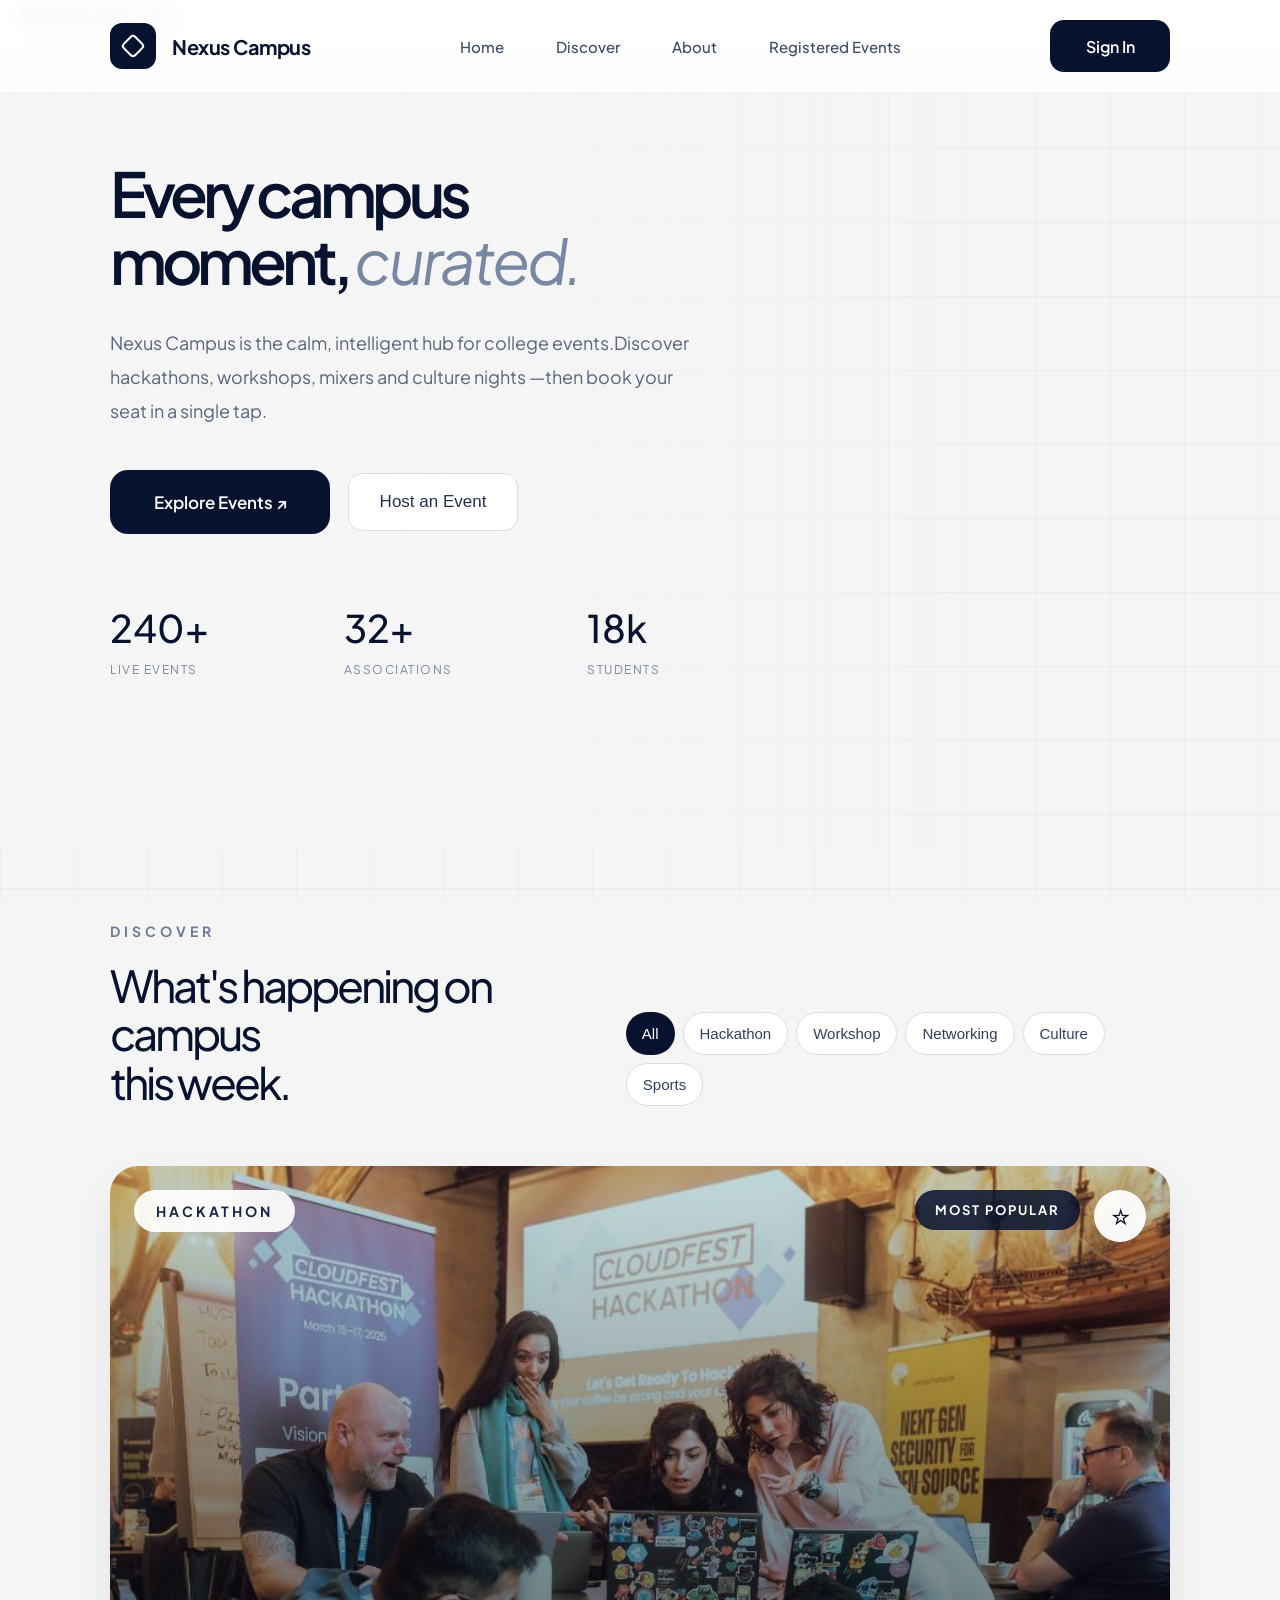
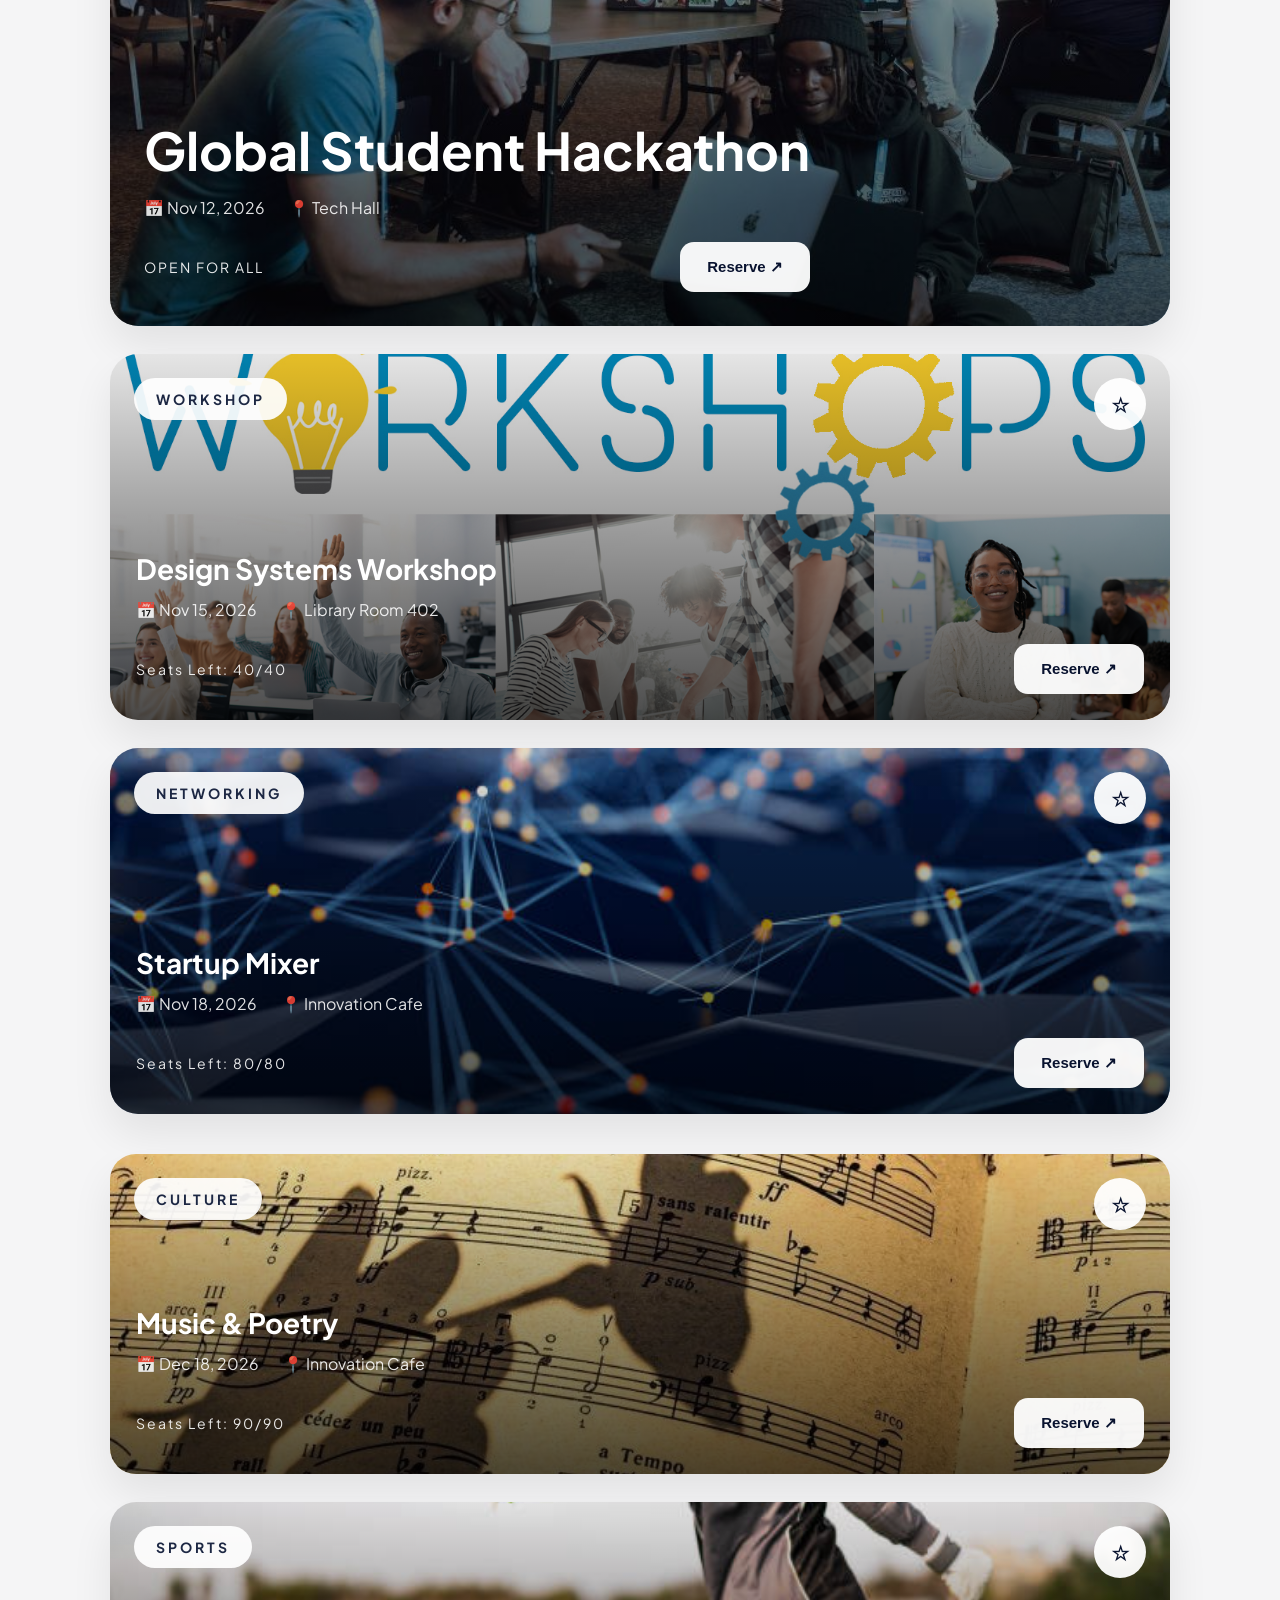
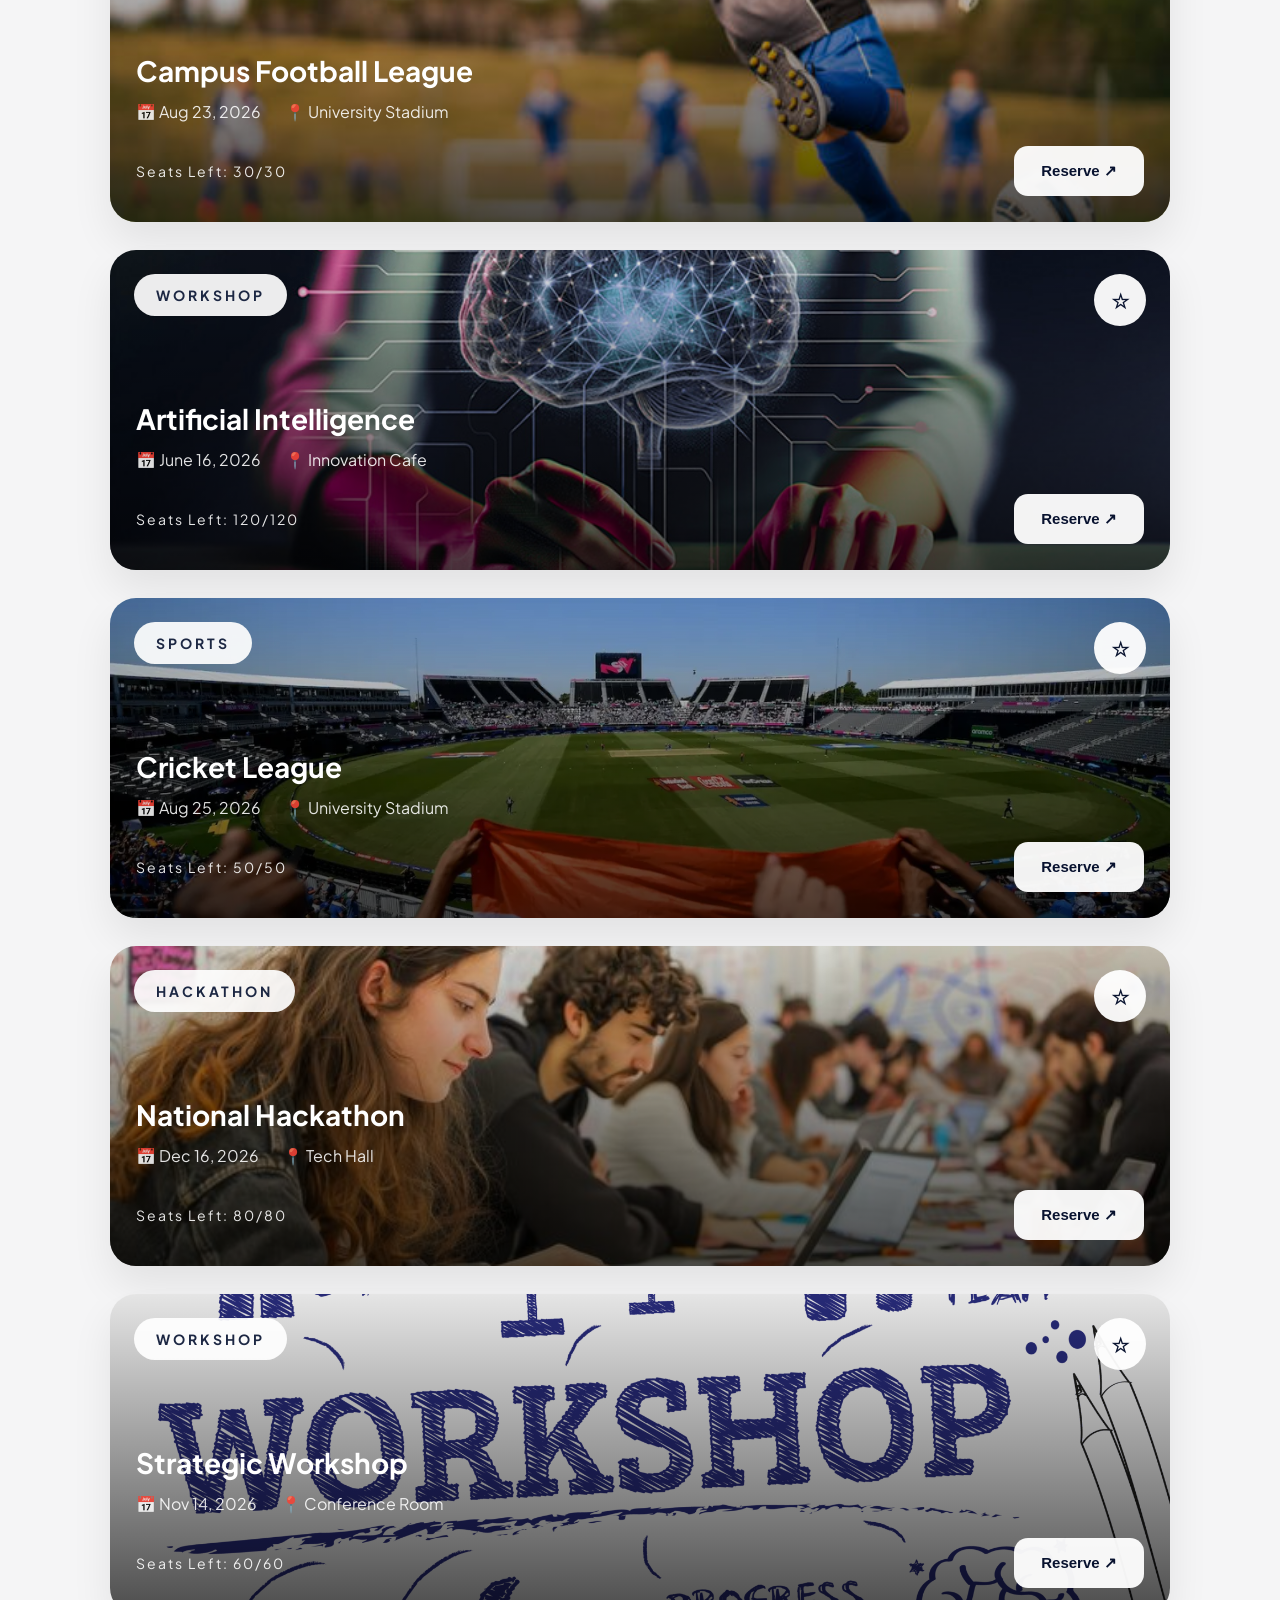
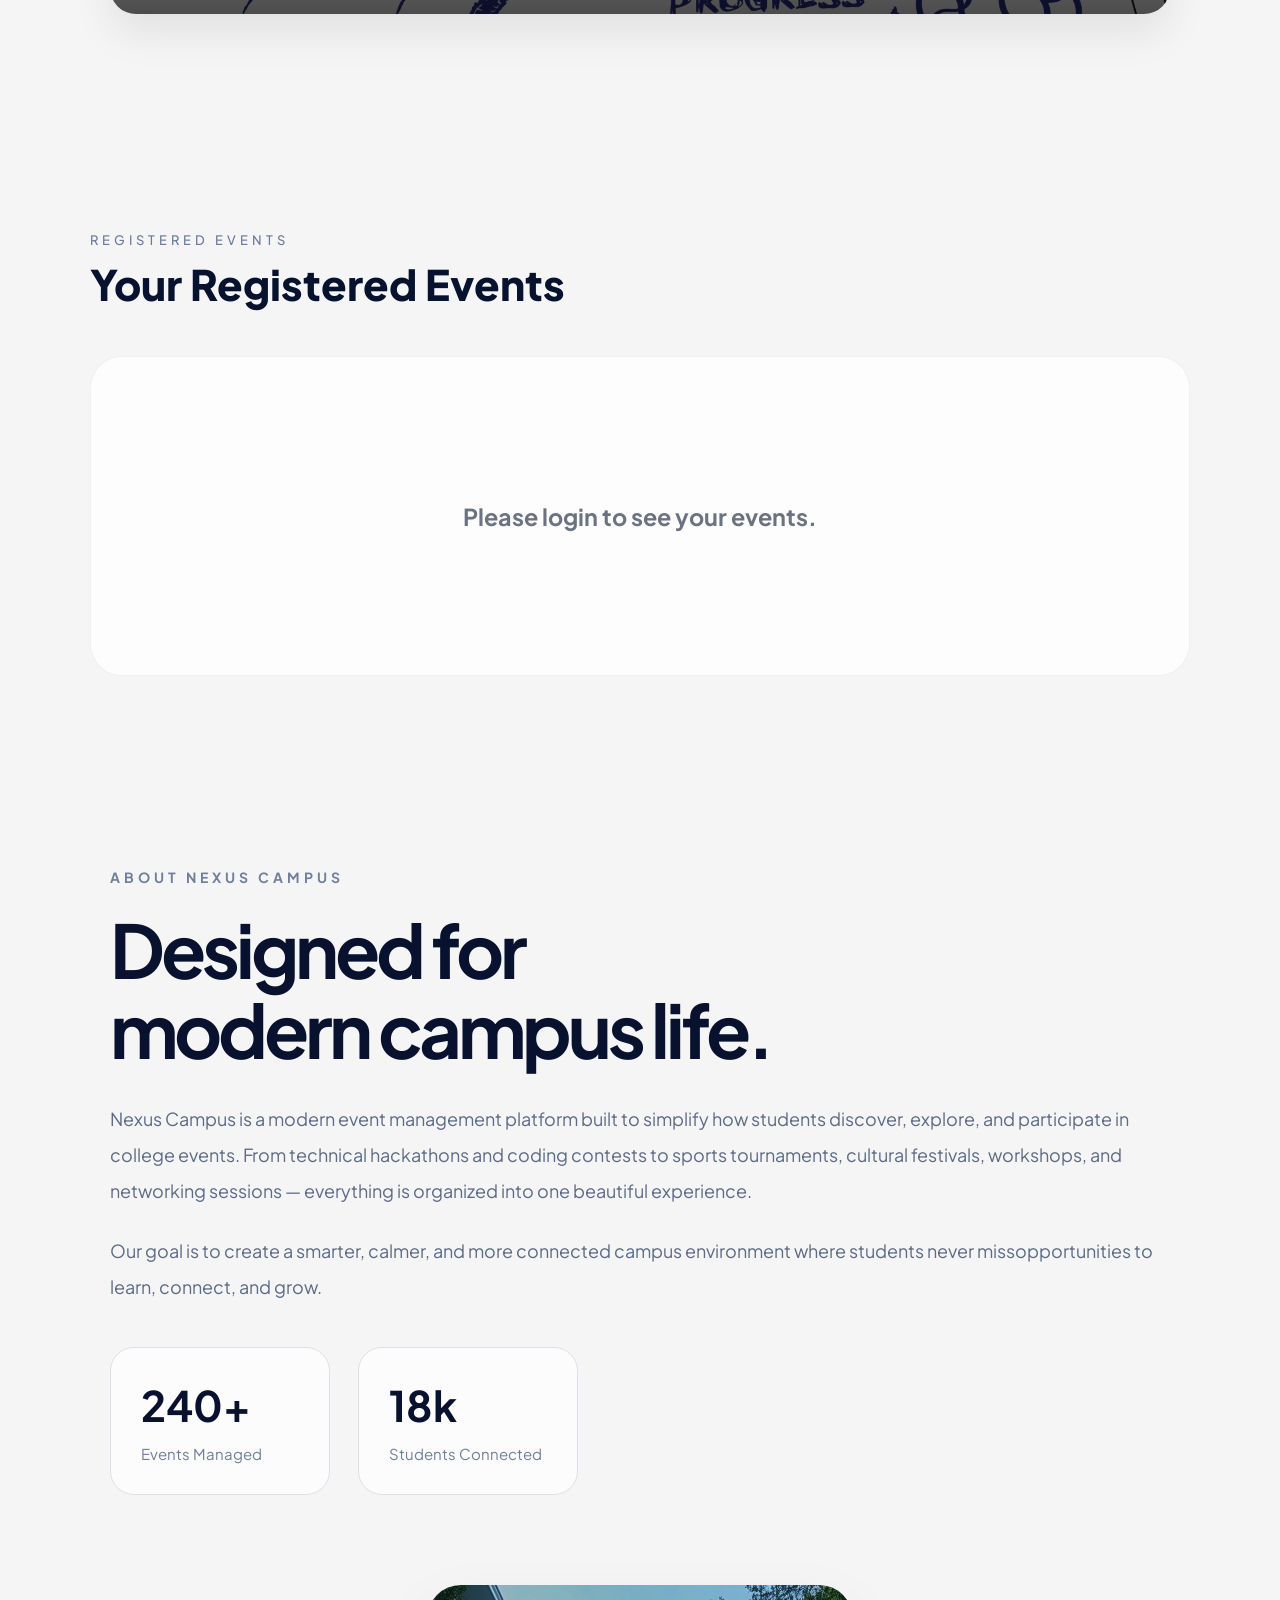
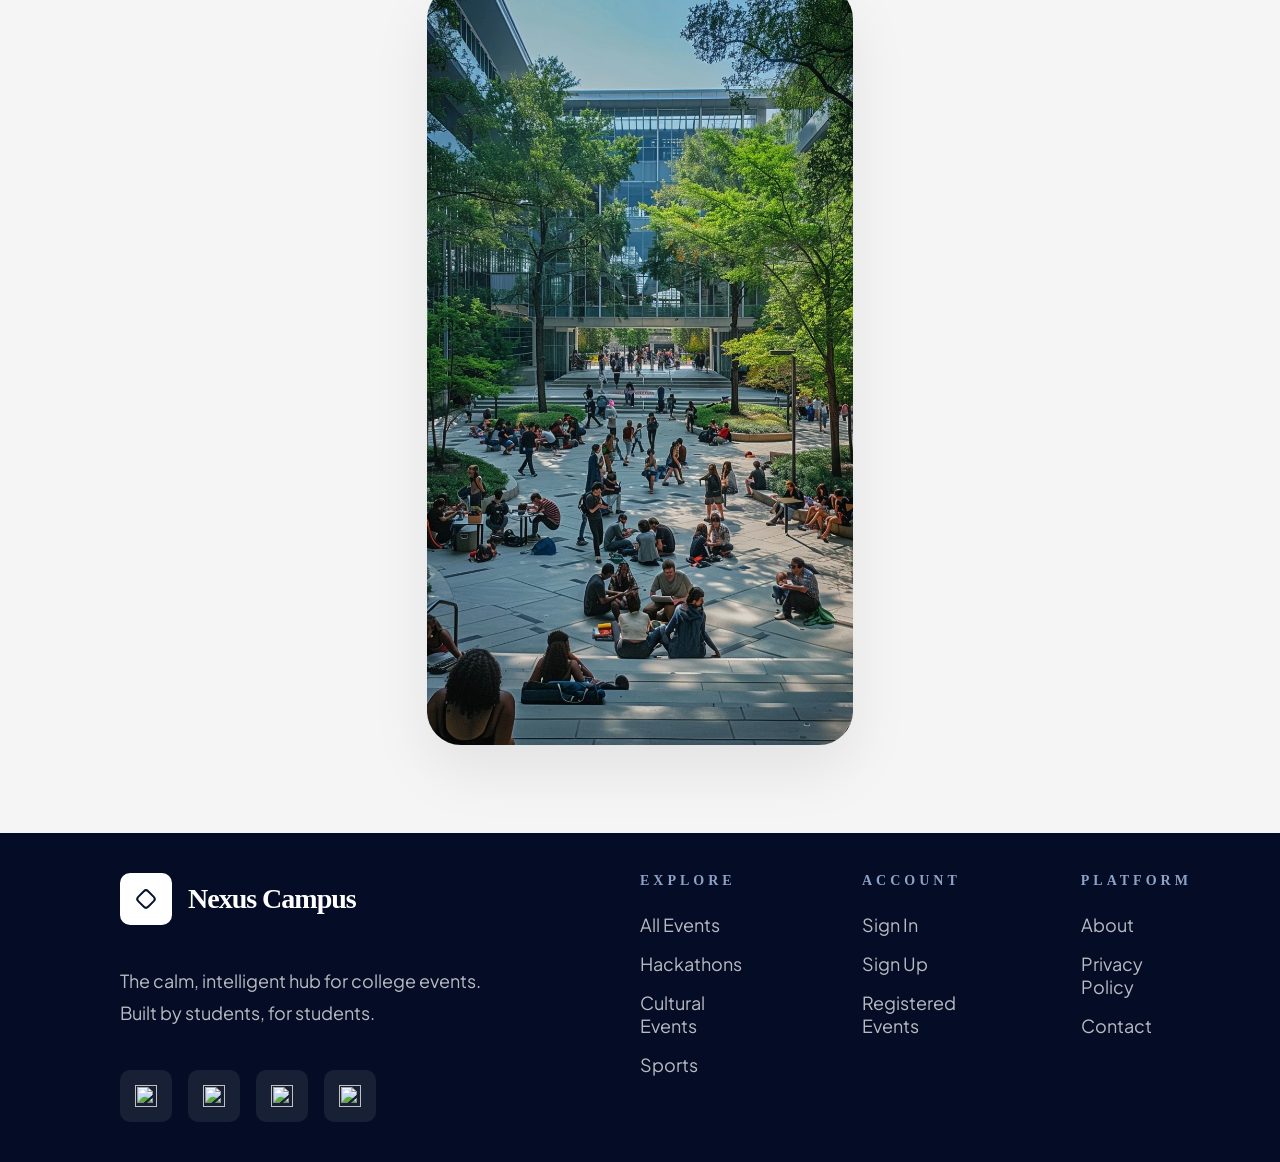
==== index.html @ f5863572 "Initial commit" ====
<!DOCTYPE html>
<html lang="en">

<head>
    <meta charset="UTF-8">
    <meta name="viewport" content="width=device-width, initial-scale=1.0">
    <title>College Event Manager</title>
    <link rel="preconnect" href="https://fonts.googleapis.com">
    <link rel="preconnect" href="https://fonts.gstatic.com" crossorigin>
    <link href="https://fonts.googleapis.com/css2?family=Plus+Jakarta+Sans:wght@300;400;500;600;700;800&display=swap"
        rel="stylesheet">
    <link rel="icon" type="image/jpg" href="imgs/logo.jpg">
    <link rel="stylesheet" href="css/01_style.css">
    <link rel="stylesheet" href="css/02_discover.css">
    <link rel="stylesheet" href="css/03_registered.css">
    <link rel="stylesheet" href="css/04_about.css">
    <link rel="stylesheet" href="css/05_footer.css">
    <link rel="stylesheet" href="css/addEvent.css">
    <link rel="stylesheet" href="css/filter_size.css">
    <link rel="stylesheet" href="css/event_details.css">
    <link rel="stylesheet" href="css/dashboard.css">
    <link rel="stylesheet" href="css/toast.css">
</head>

<body>
    <div class="grid-bg" id="gridBg"></div>
    <header class="navbar">
        <div class="logo-section">
            <div class="logo-box">
                <div class="logo-shape"></div>
            </div>
            <h2>Nexus Campus</h2>
        </div>
        <nav class="nav-links">
            <a href="#home">Home</a>
            <a href="#discover">Discover</a>
            <a href="#about">About</a>
            <a href="#registeredSection">Registered Events</a>
        </nav>
        <div class="nav-buttons" id="navButtons">
            <a href="signin.html" class="sign-in-link">Sign In</a>
            <div class="hamburger" id="hamburger">☰</div>
        </div>
    </header>

    <div class="mobile-menu" id="mobileMenu">

        <a href="#home">Home</a>

        <a href="#discover">Discover</a>

        <a href="#about">About</a>

        <a href="#registeredSection">
            Registered Events
        </a>

    </div>

    <section class="hero" id="home">
        <div class="hero-left">
            <h1>Every campus <br> moment, <span>curated.</span> </h1>

            <p>Nexus Campus is the calm, intelligent hub for college events.Discover hackathons, workshops, mixers and
                culture nights —then book your seat in a single tap.</p>

            <div class="hero-buttons">
                <a href="#discover" class="hero-btn">Explore Events ↗</a>
                <button class="host-btn">Host an Event</button>
            </div>

            <div class="stats">
                <div class="stat-box">
                    <h2>240+</h2>
                    <span>LIVE EVENTS</span>
                </div>
                <div class="stat-box">
                    <h2>32+</h2>
                    <span>ASSOCIATIONS</span>
                </div>
                <div class="stat-box">
                    <h2>18k</h2>
                    <span>STUDENTS</span>
                </div>
            </div>
        </div>

        <div class="hero-right">
            <div class="image-card">
                <img id="heroSlider" src="imgs/uni.jpg" alt="Campus">
            </div>
        </div>
    </section>

    <!-- DISCOVER SECTION -->

    <section class="discover-section" id="discover">

        <div class="discover-top">
            <div class="discover-left">
                <span class="discover-tag">DISCOVER</span>
                <h2> What's happening on campus <br>this week.</h2>
            </div>

            <div class="discover-filters">
                <button class="filter-btn active-filter" data-filter="all">All</button>
                <button class="filter-btn" data-filter="hackathon">Hackathon</button>
                <button class="filter-btn" data-filter="workshop">Workshop</button>
                <button class="filter-btn" data-filter="networking">Networking</button>
                <button class="filter-btn" data-filter="culture">Culture</button>
                <button class="filter-btn" data-filter="sports">Sports</button>
            </div>
        </div>

        <div class="events-grid">
            <div class="event-large-card" data-category="hackathon" onclick='openDetailsModal({
                category:"hackathon",
                title:"Global Student Hackathon",
                description:"Join us for the ultimate coding challenge! Participate in our global student hackathon and showcase your innovative solutions to real-world problems. Collaborate with fellow students, learn from industry mentors, and compete for exciting prizes. Whether you are a coding novice or a seasoned developer, this event is open to all skill levels. Dont miss this opportunity to connect, create, and innovate on a global stage!",
                date:"Nov 12, 2026",
                location:"Tech Hall",
                totalSeats:999,
                availableSeats:999,
                image:"imgs/hackathon1.jpg"
            })'>
                <img src="imgs/hackathon1.jpg" alt="">
                <div class="overlay"></div>
                <div class="event-badge">HACKATHON</div>
                <div class="popular-badge">MOST POPULAR</div>
                <div class="bookmark-btn">☆</div>
                <div class="event-content">
                    <h3>Global Student Hackathon</h3>
                    <div class="event-meta">
                        <span>📅 Nov 12, 2026</span>
                        <span>📍 Tech Hall</span>
                    </div>
                    <div class="card-bottom">
                        <p>OPEN FOR ALL</p>
                        <button onclick='event.stopPropagation();openRegisterModal({ category:"hackathon",
                            title:"Global Student Hackathon", date:"Nov 12, 2026",
                            location:"Tech Hall", seats:"FOR ALL",
                            image:"imgs/hackathon1.jpeg"
                            })'> Reserve ↗
                        </button>
                    </div>
                </div>
            </div>

            <div class="right-events-column">
                <div class="small-event-card" data-category="workshop" onclick='openDetailsModal({
                category:"workshop",
                title:"Design Systems Workshop",
                description:"Join us for an immersive workshop on design systems, where you will learn how to create cohesive and scalable          design frameworks that enhance user experience and streamline development processes.",
                date:"Nov 15, 2026",
                location:"Library Room 402",
                totalSeats:40,
                availableSeats:40,
                image:"imgs/workshop1.jpg"
                })'>
                    <img src="imgs/workshop1.jpg" alt="">
                    <div class="overlay"></div>
                    <div class="event-badge">WORKSHOP</div>
                    <div class="bookmark-btn">☆</div>
                    <div class="small-event-content">
                        <h3>Design Systems Workshop</h3>
                        <div class="event-meta">
                            <span>📅 Nov 15, 2026</span>
                            <span>📍 Library Room 402</span>
                        </div>
                        <div class="card-bottom">
                            <!-- <p id="designSeats">40 SEATS</p> -->
                            <p id="designSeats"></p>
                            <button onclick='event.stopPropagation();openRegisterModal({ category:"workshop",
                                title:"Design Systems Workshop", date:"Nov 15, 2026",
                                location:"Library Room 402",totalSeats: 40,availableSeats: 40,
                                image:"imgs/workshop1.jpg"
                                })'> Reserve ↗
                            </button>
                        </div>
                    </div>
                </div>

                <div class="small-event-card" data-category="networking" onclick='openDetailsModal({
                category:"networking",
                title:"Startup Mixer",
                description:"Connect with fellow entrepreneurs, investors, and industry professionals at our networking event. Share your ideas, build valuable connections, and explore new opportunities for collaboration and growth.",
                date:"Nov 18, 2026",
                location:"Innovation Cafe",
                totalSeats:80,
                availableSeats:80,
                image:"imgs/networks1.jpg"
                })'>
                    <img src="imgs/networks1.jpg" alt="">
                    <div class="overlay"></div>
                    <div class="event-badge">NETWORKING</div>
                    <div class="bookmark-btn">☆</div>
                    <div class="small-event-content">
                        <h3>Startup Mixer</h3>
                        <div class="event-meta">
                            <span>📅 Nov 18, 2026</span>
                            <span>📍 Innovation Cafe</span>
                        </div>
                        <div class="card-bottom">
                            <p id="startupSeats"></p>
                            <button onclick='event.stopPropagation();openRegisterModal({ category:"networking",
                                title:"Startup Mixer", date:"Nov 18, 2026",
                                location:"Innovation Cafe", totalSeats: 80, availableSeats: 80,
                                image:"imgs/networks1.jpg"
                                })'> Reserve ↗
                            </button>
                        </div>
                    </div>
                </div>
            </div>
        </div>
        <div class="bottom-events" id="bottomEvents"></div>
        <div class="dynamic-events" id="dynamicEvents"></div>
    </section>

    <!-- REGISTERED EVENTS SECTION -->
    <section class="registered-section" id="registeredSection">
        <div class="section-heading">
            <span>REGISTERED EVENTS</span>
            <h2>Your Registered Events</h2>
        </div>
        <div class="registered-events" id="registeredEvents">
        </div>
    </section>

    <!-- ABOUT SECTION -->
    <section class="about-section" id="about">
        <div class="about-left">
            <span class="about-tag">ABOUT NEXUS CAMPUS</span>
            <h2>Designed for <br>modern campus life.</h2>

            <p>Nexus Campus is a modern event management platform built to simplify how students discover, explore, and
                participate in college events. From technical hackathons and coding contests to sports tournaments,
                cultural festivals, workshops, and networking sessions — everything is organized into one beautiful
                experience.</p>

            <p>Our goal is to create a smarter, calmer, and more connected campus environment where students never
                missopportunities to learn, connect, and grow.</p>

            <div class="about-features">
                <div class="feature-box">
                    <h3>240+</h3>
                    <span>Events Managed</span>
                </div>
                <div class="feature-box">
                    <h3>18k</h3>
                    <span>Students Connected</span>
                </div>
            </div>
        </div>

        <div class="about-right">
            <img src="imgs/campus.webp" alt="Nexus Campus">
        </div>
    </section>

    <!-- FOOTER SECTION -->
    <footer class="footer">
        <div class="footer-left">
            <div class="footer-logo">
                <div class="footer-logo-box">
                    <div class="footer-logo-shape"></div>
                </div>
                <h2>Nexus Campus</h2>
            </div>

            <p>The calm, intelligent hub for college events.<br>Built by students, for students.</p>

            <div class="footer-socials">
                <a href="#"><img src="https://cdn-icons-png.flaticon.com/512/733/733579.png" alt=""></a>
                <a href="#"><img src="https://cdn-icons-png.flaticon.com/512/2111/2111463.png" alt=""></a>
                <a href="#"><img src="https://cdn-icons-png.flaticon.com/512/174/174857.png" alt=""></a>
                <a href="#"><img src="https://cdn-icons-png.flaticon.com/512/25/25231.png" alt=""></a>
            </div>
        </div>

        <div class="footer-right">
            <div class="footer-column">
                <span>EXPLORE</span>
                <a href="#discover">All Events</a>
                <a href="#discover">Hackathons</a>
                <a href="#discover">Cultural Events</a>
                <a href="#discover">Sports</a>
            </div>
            <div class="footer-column">
                <span>ACCOUNT</span>
                <a href="signin.html">Sign In</a>
                <a href="signin.html">Sign Up</a>
                <a href="#registeredSection">Registered Events</a>
            </div>
            <div class="footer-column">
                <span>PLATFORM</span>
                <a href="#about">About</a>
                <a href="#">Privacy Policy</a>
                <a href="#footer">Contact</a>
            </div>
        </div>
    </footer>

    <!-- EVENT ADD FORM -->
    <div class="event-modal" id="eventModal">
        <div class="event-modal-box">
            <div class="modal-top">
                <h2>Add New Event</h2>
                <button id="closeModal">✕</button>
            </div>
            <form id="eventForm">
                <input type="text" id="eventTitle" placeholder="Event Title" required>
                <select id="eventCategory" required>
                    <option value="">Select Category</option>
                    <option>Hackathon</option>
                    <option>Workshop</option>
                    <option>Sports</option>
                    <option>Culture</option>
                    <option>Networking</option>
                </select>
                <input type="date" id="eventDate" placeholder="Date" required>
                <textarea id="eventDescription" placeholder="Event Description" required></textarea>
                <input type="text" id="eventLocation" placeholder="Location" required>
                <input type="text" id="eventSeats" placeholder="Seats" required>
                <input type="text" id="eventImage" placeholder="Image URL" required>
                <button type="submit">Publish Event</button>
            </form>
        </div>
    </div>

    <!-- REGISTER YOURSELF FOR AN EVENT  -->
    <div class="register-modal" id="registerModal">
        <div class="register-box">
            <button class="close-register" id="closeRegisterModal">✕</button>
            <h2>Event Registration</h2>
            <form id="registerForm">
                <input type="text" id="studentName" placeholder="Your Name" required>
                <input type="email" id="studentEmail" placeholder="Your Email" required>
                <input type="text" id="studentDepartment" placeholder="Department" required>
                <button type="submit">Confirm Registration</button>
            </form>
        </div>
    </div>

    <!-- EVENT DETAILS MODAL -->

    <div class="event-details-modal" id="eventDetailsModal">
        <div class="event-details-box">
            <span id="closeDetailsModal">&times;</span>
            <img id="detailImage" src="" alt="">
            <h2 id="detailTitle"></h2>
            <p id="detailDescription"></p>
            <div class="detail-info">
                <p>📅 <span id="detailDate"></span></p>
                <p>📍 <span id="detailLocation"></span></p>
                <p>🎟 Seats Left:
                    <span id="detailSeats"></span>
                </p>
            </div>
            <button id="detailRegisterBtn">
                Register Now
            </button>
        </div>
    </div>

    <!-- Dashboard Admin -->
    <div class="dashboard-modal" id="dashboardModal">

        <div class="dashboard-box">

            <div class="dashboard-header">

                <h2>Admin Dashboard</h2>

                <button id="closeDashboard" class="dashboard-close">×</button>

            </div>

            <div class="dashboard-stats">

                <div class="dashboard-card">
                    <h3 id="totalEvents">0</h3>
                    <span>Total Events</span>
                </div>

                <div class="dashboard-card">
                    <h3 id="totalRegistrations">0</h3>
                    <span>Registrations</span>
                </div>

                <div class="dashboard-card">
                    <h3 id="upcomingEvents">0</h3>
                    <span>Upcoming Events</span>
                </div>

            </div>

            <div id="dashboardEventList"></div>
        </div>
    </div>
    <div id="toastContainer"></div>
    <script src="js/toast.js"></script>
    <script src="js/script.js"></script>
    <script src="js/script2.js"></script>
    <script src="js/register.js"></script>
    <script src="js/auth.js"></script>
    <script src="js/dashboard.js"></script>
</body>

</html>
---- css/01_style.css ----
* {
    margin: 0;
    padding: 0;
    box-sizing: border-box;
}

html {
    scroll-behavior: smooth;
}

body {
    font-family: 'Plus Jakarta Sans', sans-serif;
    background: #f5f5f6;
    overflow-x: hidden;
    color: #0a1430;
    position: relative;
}

.grid-bg {
    position: fixed;
    inset: 0;
    z-index: -1;
    background-image: linear-gradient(rgba(10, 20, 48, 0.035) 1px, transparent 1px),
        linear-gradient(90deg, rgba(10, 20, 48, 0.035) 1px, transparent 1px);
    background-size: 74px 74px;
}

/* HEADER */
.navbar {
    width: 100%;
    padding: 20px 110px;
    display: flex;
    align-items: center;
    justify-content: space-between;
    position: fixed;
    top: 0;
    left: 0;
    right: 0;
    background: rgba(255, 255, 255, 0.9);
    backdrop-filter: blur(10px);
    z-index: 1000;
}

.logo-section {
    display: flex;
    align-items: center;
    gap: 16px;
}

.logo-box {
    width: 46px;
    height: 46px;
    border-radius: 12px;
    background: #07122f;
    display: flex;
    align-items: center;
    justify-content: center;
}

.logo-shape {
    width: 18px;
    height: 18px;
    border: 2px solid white;
    border-radius: 4px;
    transform: rotate(45deg);
}

.logo-section h2 {
    font-size: 20px;
    font-weight: 700;
    letter-spacing: -0.5px;
}

.nav-links {
    display: flex;
    align-items: center;
    gap: 52px;
}

.nav-links a {
    text-decoration: none;
    color: #3d4a63;
    font-size: 15px;
    font-weight: 500;
    transition: 0.3s;
}

.nav-links a:hover {
    color: #07122f;
}

.nav-buttons {
    display: flex;
    align-items: center;
    gap: 20px;
}

.sign-in-link {
    width: 120px;
    height: 52px;
    border-radius: 14px;
    background: #07122f;
    display: flex;
    align-items: center;
    justify-content: center;
    text-decoration: none;
    color: white;
    font-size: 16px;
    font-weight: 600;
    transition: 0.3s;
}

.sign-in-link:hover {
    transform: translateY(-2px);
}

/* HOME */
.hero {
    position: relative;
    width: 100%;
    min-height: 850px;
    padding: 160px 110px;
    display: flex;
    align-items: center;
    overflow: hidden;
}

.hero::before {

    content: "";

    position: absolute;
    inset: 0;

    background:
    linear-gradient(
        90deg,
        rgba(245,245,246,.98) 0%,
        rgba(245,245,246,.95) 25%,
        rgba(245,245,246,.85) 40%,
        rgba(245,245,246,.50) 55%,
        transparent 75%
    );

    z-index: 1;
}

.hero-left {
    position: relative;
    z-index: 2;
    max-width: 650px;
}

.hero-left h1 {
    font-size: 62px;
    line-height: 1.08;
    letter-spacing: -5px;
    font-weight: 600;
    margin-bottom: 32px;
    color: #07122f;
}

.hero-left h1 span {
    color: #7887a2;
    font-style: italic;
    font-weight: 400;
    letter-spacing: -3px;
}

.hero-left p {
    width: 90%;
    font-size: 18px;
    line-height: 1.9;
    color: #58657d;
    margin-bottom: 42px;
}

.hero-buttons {
    display: flex;
    align-items: center;
    gap: 18px;
    margin-bottom: 70px;
}

.hero-btn {
    width: 220px;
    height: 64px;
    background: #07122f;
    border-radius: 18px;
    display: flex;
    align-items: center;
    justify-content: center;
    text-decoration: none;
    color: white;
    font-size: 17px;
    font-weight: 600;
    transition: 0.3s;
}

.hero-btn:hover {
    transform: translateY(-3px);
}

.host-btn {
    width: 170px;
    height: 58px;
    border-radius: 14px;
    border: 1px solid #d9dde6;
    background: white;
    color: #23314d;
    font-size: 17px;
    font-weight: 500;
    cursor: pointer;
    transition: 0.3s;
}

.host-btn:hover {
    background: #f1f3f7;
}

.stats{
    display: flex;
    justify-content: space-between;
    align-items: center;
    width: 100%;
    max-width: 550px;
}

.stat-box h2 {
    font-size: 38px;
    font-weight: 500;
    margin-bottom: 6px;
    color: #07122f;
}

.stat-box span {
    font-size: 12px;
    letter-spacing: 1.5px;
    color: #7a879d;
}

.hero-right {
    position: absolute;
    top: 0;
    right: 0;
    width: 100%;
    height: 100%;
    z-index: 0;
}

.image-card {
    width: 100%;
    height: 100%;
    border-radius: 0;
    overflow: hidden;
    box-shadow: none;
}

.image-card img {
    width: 100%;
    height: 100%;
    object-fit: cover;
    transition: opacity .6s ease;
}

@keyframes heroZoom{

    0%{
        transform:scale(1);
    }

    100%{
        transform:scale(1.08);
    }
}
/* RESPONSIVE */

@media(max-width: 1450px) {

    .hero {
        flex-direction: column;
        align-items: flex-start;
    }

    .hero-right {
        width: 100%;
    }

    .image-card {
        width: 100%;
    }
}

@media(max-width: 900px) {

    .navbar {
        padding: 18px 16px;
    }

    .logo-section h2 {
        font-size: 15px;
    }

    .nav-buttons {
        gap: 10px;
        flex-shrink: 0;
    }

    .hero {
        padding: 40px 24px;
    }

    .nav-links {
        display: none;
    }

    .hero-left h1 {
        font-size: 58px;
    }

    .hero-left p {
        width: 100%;
    }

    .stats {
        gap: 30px;
        flex-wrap: wrap;
    }

    .image-card {
        height: 520px;
    }

    .hamburger {
        display: block !important;
        font-size: 30px;
        cursor: pointer;
        color: #07122f;
    }
}

/*USER PROFILE*/

.profile-wrapper {
    position: relative;
}

.profile-circle {
    width: 54px;
    height: 54px;
    border-radius: 50%;
    background: #07122f;
    color: white;
    display: flex;
    align-items: center;
    justify-content: center;
    font-size: 20px;
    font-weight: 700;
    cursor: pointer;
}

/* DROPDOWN */

.profile-dropdown {
    position: absolute;
    top: 70px;
    right: 0;
    width: 220px;
    background: white;
    border-radius: 22px;
    padding: 22px;
    box-shadow: 0 20px 50px rgba(0, 0, 0, 0.08);
    opacity: 0;
    visibility: hidden;
    transform: translateY(10px);
    transition: 0.3s;
    z-index: 999;
}

/* SHOW */

.profile-wrapper:hover .profile-dropdown {
    opacity: 1;
    visibility: visible;
    transform: translateY(0);
}

/* NAME */

.profile-dropdown p {
    color: #07122f;
    font-size: 17px;
    font-weight: 600;
    margin-bottom: 15px;
}

.profile-dropdown span {
    font-size: 15px;
    color: #6b7280;
    margin-top: -4px;
    display: block;
    margin-bottom: 18px;
}

/* BUTTON */

.profile-dropdown button {
    width: 100%;
    height: 50px;
    border: none;
    border-radius: 14px;
    background: #07122f;
    color: white;
    font-size: 15px;
    font-weight: 600;
    cursor: pointer;
}

@media(max-width:600px){

    .hero{
        min-height:auto;
        padding:100px 20px 40px;
    }

    .hero::before{

        background:
        linear-gradient(
            120deg,
            rgba(245,245,246,.95) 0%,
            rgba(245,245,246,.85) 45%,
            rgba(245,245,246,.60) 70%,
            transparent 100%
        );
    }

    .hero-left{
        max-width:100%;

    }

    .hero-left h1{
        font-size:42px;
        line-height:1.05;
        letter-spacing:-2px;
    }

    .hero-left p{
        width:100%;
        font-size:15px;
        line-height:1.7;
        color:#020711;
    }

    .hero-buttons{
        flex-direction:column;
        align-items:stretch;
        margin-bottom:40px;
    }

    .hero-btn,
    .host-btn{
        width:100%;
    }

    .stats{
        gap:20px;
        justify-content:space-between;
    }

    .stat-box span {
    font-size: 12px;
    letter-spacing: 1.5px;
    color: #050f20;
}
    .stat-box h2{
        font-size:28px;
    }

    .hero-right{
        position:absolute;
        inset:0;
    }

    .image-card{
        height:100%;
    }

    .image-card img{
        object-position:center;
    }

.popular-badge {
    display:none;
}
}

@media(max-width:500px) {

    .logo-section h2 {
        font-size: 16px;
    }

    .sign-in-link {
        width: 100px;
        height: 44px;
        font-size: 14px;
    }
}

/* MOBILE MENU */

.hamburger{
    display:none;
}

.mobile-menu {
    position: fixed;
    top: 85px;
    left: 0;
    width: 100%;
    background: white;
    display: flex;
    flex-direction: column;
    padding: 20px;
    gap: 20px;
    box-shadow: 0 10px 30px rgba(0, 0, 0, 0.08);
    transform: translateY(-120%);
    transition: 0.3s;
    z-index: 999;
}

.mobile-menu a {
    text-decoration: none;
    color: #07122f;
    font-size: 18px;
    font-weight: 600;
}

.mobile-menu.show {
    transform: translateY(0);
}

/* Grid Back */

.discover-section{
    position: relative;
    overflow: hidden;
    z-index: 1;
}

.discover-section::before{

    content: "";

    position: absolute;

    inset: 0;

    opacity: 0;

    transition: .5s ease;
    pointer-events: none;
    z-index: 0;
}

.discover-top,
.events-grid,
.bottom-events,
.dynamic-events{

    position: relative;

    z-index: 2;
}

/* SPORTS */

.discover-sports::before{
    opacity:1;
    background:
    radial-gradient(
        circle at center,
        rgba(59,130,246,.45),
        transparent 75%
    );
}


.discover-workshop::before{
    opacity:1;
    background:
    radial-gradient(
        circle at center,
        rgba(200, 233, 14, 0.4),
        transparent 75%
    );
}

.discover-hackathon::before{
    opacity:1;
    background:
    radial-gradient(
        circle at center,
        rgba(15,23,42,.45),
        rgba(59,130,246,.35),
        transparent 80%
    );
}

.discover-culture::before{
    opacity:1;
    background:
    radial-gradient(
        circle at center,
        rgba(245,158,11,.45),
        transparent 75%
    );
}

.discover-networking::before{
    opacity:1;
    background:
    radial-gradient(
        circle at center,
        rgba(56,189,248,.35),
        rgba(99,102,241,.20),
        transparent 80%
    );
}
---- css/02_discover.css ----
.discover-section{
    padding: 70px 110px;
}

.discover-top{
    display: flex;
    justify-content: space-between;
    align-items: flex-end;
    margin-bottom: 60px;
}

.discover-tag{
    font-size: 14px;
    letter-spacing: 4px;
    color: #6f7c95;
    font-weight: 700;
}

.discover-left h2{
    margin-top: 20px;
    font-size: 44px;
    font-weight: 450;
    line-height: 1.1;
    letter-spacing: -3px;
    color: #08122f;
}

.discover-filters{
    display: flex;
    gap: 8px;
    flex-wrap: wrap;
}

.discover-filters button{
    padding: 12px 16px;
    border-radius: 999px;
    border: 1px solid #d7dce5;
    background: white;
    color: #31405d;
    font-size: 15px;
    font-weight: 500;
    cursor: pointer;
    transition: 0.3s;
}

.discover-filters button:hover{
    transform: translateY(-2px);
}

.active-filter{
    background: #08122f !important;
    color: white !important;
    border: none !important;
}

.events-grid{
    display: grid;
    grid-template-columns: 1.3fr 0.9fr;
    gap: 28px;
    margin-bottom: 30px;
}

/* LARGE CARD */

.event-large-card{
    height: 760px;
    border-radius: 28px;
    overflow: hidden;
    position: relative;
    cursor: pointer;
    box-shadow: 0 20px 40px rgba(0,0,0,0.08);
}

.event-large-card img{
    width: 100%;
    height: 100%;
    object-fit: cover;
    transition: 0.5s;
}

.event-large-card:hover img{
    transform: scale(1.05);
}

.overlay{
    position: absolute;
    inset: 0;
    background: linear-gradient(to top,rgba(0,0,0,0.7),rgba(0,0,0,0.1));
}

.event-badge{
    position: absolute;
    top: 24px;
    left: 24px;
    background: rgba(255,255,255,0.92);
    padding: 12px 22px;
    border-radius: 999px;
    font-size: 14px;
    letter-spacing: 3px;
    font-weight: 700;
    color: #1c2743;
    z-index: 5;
}

.popular-badge{
    position: absolute;
    top: 24px;
    right: 90px;
    background: rgba(8,18,47,0.85);
    color: white;
    padding: 12px 20px;
    border-radius: 999px;
    font-size: 13px;
    letter-spacing: 2px;
    font-weight: 700;
    z-index: 5;
}

.bookmark-btn{
    position: absolute;
    top: 24px;
    right: 24px;
    width: 52px;
    height: 52px;
    border-radius: 50%;
    background: rgba(255,255,255,0.95);
    display: flex;
    align-items: center;
    justify-content: center;
    font-size: 22px;
    z-index: 5;
    cursor: pointer;
}

.event-content{
    position: absolute;
    bottom: 34px;
    left: 34px;
    z-index: 5;
}

.event-content h3{
    font-size: 52px;
    line-height: 1.1;
    margin-bottom: 18px;
    color: white;
}

.event-meta{
    display: flex;
    gap: 24px;
    flex-wrap: wrap;
}

.event-meta span{
    color: rgba(255,255,255,0.88);
    font-size: 16px;
}

/* RIGHT COLUMN */

.right-events-column{
    display: flex;
    flex-direction: column;
    gap: 28px;
}

.small-event-card{
    height: 366px;
    border-radius: 28px;
    overflow: hidden;
    position: relative;
    box-shadow: 0 20px 40px rgba(0,0,0,0.08);
    cursor: pointer;
}

.small-event-card img{
    width: 100%;
    height: 100%;
    object-fit: cover;
    transition: 0.5s;
}

.small-event-card:hover img{
    transform: scale(1.05);
}

.small-event-content{
    position: absolute;
    bottom: 26px;
    left: 26px;
    right: 26px;
    z-index: 5;
}

.small-event-content h3{
    font-size: 28px;
    line-height: 1.2;
    color: white;
    margin-bottom: 14px;
}

.card-bottom{
    margin-top: 24px;
    display: flex;
    justify-content: space-between;
    align-items: center;
}

.card-bottom p{
    color: rgba(255,255,255,0.9);
    letter-spacing: 2px;
    font-size: 14px;
}

.card-bottom button{
    width: 130px;
    height: 50px;
    border: none;
    border-radius: 14px;
    background: rgba(255,255,255,0.95);
    color: #08122f;
    font-size: 15px;
    font-weight: 700;
    cursor: pointer;
}

.bottom-events{
    width: 100%;
    margin-top: 40px;
    display: grid;
    grid-template-columns: repeat(3,1fr);
    gap: 28px;
    align-items: start;
}

.mini-card{
    height: 320px;
    border-radius: 26px;
    overflow: hidden;
    position: relative;
    cursor: pointer;
    box-shadow: 0 20px 40px rgba(0,0,0,0.08);
}

.mini-card img{
    width: 100%;
    height: 100%;
    object-fit: cover;
    transition: 0.5s;
}

.mini-card:hover img{
    transform: scale(1.08);
}

.dynamic-events{
    width: 100%;
    display: grid;
    grid-template-columns: repeat(3, 1fr);
    gap: 28px;
    margin-top: 28px;
}

.dynamic-events .mini-card{
    position: relative;
    height: 340px;
    border-radius: 34px;
    overflow: hidden;
}

.dynamic-events .mini-card img{
    width: 100%;
    height: 100%;
    object-fit: cover;
}

@media(max-width:1400px){
    .events-grid{
        grid-template-columns: 1fr;
    }
    .bottom-events{
        grid-template-columns: 1fr;
    }
}

@media(max-width:900px){
    .discover-section{
        padding: 90px 24px;
    }
    .discover-top{
        flex-direction: column;
        align-items: flex-start;
        gap: 30px;
    }
    .discover-left h2{
        font-size: 52px;
    }
    .event-content h3{
        font-size: 38px;
    }
    .small-event-content h3{
        font-size: 24px;
    }
}

@media(max-width: 1100px){
    .dynamic-events{
        grid-template-columns: repeat(2, 1fr);
    }
}

@media(max-width: 700px){
    .dynamic-events{
        grid-template-columns: 1fr;
    }
}

@media(max-width:600px){

    .discover-left{
        text-align: center;
    }
    .discover-filters{
        justify-content: center;
    }

    .discover-left h2{
        font-size:29px;
        letter-spacing:-1px;
        align-self:center;
    }
    .discover-left span{
        font-size:19px;
        letter-spacing:-1px;
        align-self:center;
    }

    .event-large-card{
        height:520px;
    }

    .event-content h3{
        font-size:28px;
    }

    .card-bottom{
        flex-direction:column;
        gap:12px;
        align-items:flex-start;
    }

    .card-bottom button{
        width:100%;
    }
}
---- css/03_registered.css ----
.registered-section{
    width: 100%;
    padding: 120px 90px;
}

.section-heading{
    display: flex;
    flex-direction: column;
    gap: 14px;
}

.section-heading span{
    font-size: 13px;
    letter-spacing: 4px;
    font-weight: 500;
    color: #6b7a99;
}

.section-heading h2{
    font-size: 42px;
    line-height: 1.05;
    font-weight: 800;
    color: #07122f;
}

.registered-events{
    margin-top: 50px;
    display: grid;
    grid-template-columns: repeat(3, 1fr);
    gap: 28px;
}

.empty-events{
    grid-column: 1 / -1;
    min-height: 320px;
    display: flex;
    align-items: center;
    justify-content: center;
    text-align: center;
    border-radius: 32px;
    background: rgba(255,255,255,0.75);
    backdrop-filter: blur(12px);
    border: 1px solid rgba(0,0,0,0.05);
    padding: 40px;
    font-size: 20px;
    font-weight: 600;
    color: #6b7280;
}

.register-modal{
    position: fixed;
    inset: 0;
    background: rgba(0,0,0,0.5);
    display: flex;
    align-items: center;
    justify-content: center;
    opacity: 0;
    visibility: hidden;
    transition: 0.3s;
    z-index: 9999;
}

.register-box{
    width: 420px;
    background: white;
    border-radius: 28px;
    padding: 40px;
    position: relative;
}

.register-box form{
    display: flex;
    flex-direction: column;
    gap: 18px;
    margin-top: 25px;
}

.register-box input{
    height: 56px;
    border-radius: 14px;
    border: 1px solid #dfe4ea;
    padding: 0 18px;
    font-size: 15px;
}

.register-box button{
    height: 56px;
    border: none;
    background: #07122f;
    color: white;
    border-radius: 14px;
    cursor: pointer;
}

.close-register{
    position: absolute;
    top: 20px;
    right: 20px;
    width: 42px !important;
    height: 42px !important;
    border-radius: 50%;
}

.show-modal{
    opacity: 1;
    visibility: visible;
}

@media(max-width:1100px){

    .registered-events{
        grid-template-columns: repeat(2,1fr);
    }
}

@media(max-width:700px){

    .registered-section{
        padding: 80px 24px;
    }

    .registered-events{
        grid-template-columns: 1fr;
    }

    .section-heading h2{
        font-size: 34px;
    }

    .register-box{
        width: 95%;
        padding: 24px;
    }
}

@media(max-width:600px){
    .section-heading span{
    font-size: 13px;
    letter-spacing: 4px;
    font-weight: 500;
    color: #6b7a99;
    align-self: center;
}

.section-heading h2{
    font-size: 33px;
    line-height: 1.05;
    font-weight: 800;
    color: #07122f;
    align-self: center;
}
}
---- css/04_about.css ----
.about-section{
    padding: 70px 110px;
    display: flex;
    justify-content: space-between;
    align-items: center;
    gap: 90px;
}

.about-left{
    flex: 1;
}

.about-tag{
    color: #70809b;
    font-size: 14px;
    font-weight: 700;
    letter-spacing: 4px;
}

.about-left h2{
    margin-top: 22px;
    margin-bottom: 32px;
    font-size: 74px;
    line-height: 1.08;
    letter-spacing: -4px;
    color: #08122f;
}

.about-left p{
    color: #5d6b84;
    font-size: 18px;
    line-height: 2;
    margin-bottom: 24px;
}

.about-features{
    display: flex;
    gap: 28px;
    margin-top: 42px;
}

.feature-box{
    width: 220px;
    padding: 30px;
    background: rgba(255,255,255,0.7);
    border: 1px solid #dbe0e8;
    border-radius: 24px;
    backdrop-filter: blur(10px);
}

.feature-box h3{
    font-size: 42px;
    color: #08122f;
    margin-bottom: 12px;
}

.feature-box span{
    color: #6f7f99;
    font-size: 15px;
}

.about-right{
    flex: 1;
}

.about-right img{
    width: 100%;
    height: 760px;
    object-fit: cover;
    border-radius: 34px;
    box-shadow: 0 25px 60px rgba(0,0,0,0.08);
}

@media(max-width:1400px){
    .about-section{
        flex-direction: column;
    }
}

@media(max-width:900px){
    .about-section{
        padding: 90px 24px;
    }
    .about-left h2{
        font-size: 54px;
    }
    .about-right img{
        height: 500px;
    }
    .about-features{
        flex-direction: column;
    }
    .feature-box{
        width: 100%;
    }
}

@media(max-width:600px){

    .about-section{
        padding: 60px 20px;
        gap: 40px;
    }

    .about-left{
        text-align: center;
    }

    .about-left h2{
        font-size: 42px;
        line-height: 1.1;
        letter-spacing: -2px;
        margin-bottom: 20px;
    }

    .about-left p{
        font-size: 15px;
        line-height: 1.8;
    }

    .about-features{
        gap: 15px;
    }

    .feature-box{
        padding: 20px;
    }

    .feature-box h3{
        font-size: 32px;
    }

    .feature-box span{
        font-size: 13px;
    }

    .about-right img{
        width: 100%;
        aspect-ratio: 4/5;
        height: auto;
        object-fit: cover;
        border-radius: 24px;
    }
}
---- css/05_footer.css ----
.footer{
    width: 100%;
    background: #040d25;
    padding: 40px 120px;
    display: flex;
    justify-content: space-between;
    align-items: flex-start;
    margin-top: 14px;
}

.footer-left{
    max-width: 560px;
}

.footer-logo{
    display: flex;
    align-items: center;
    gap: 16px;
    margin-bottom: 40px;
}

.footer-logo-box{
    width: 52px;
    height: 52px;
    border-radius: 10px;
    background: white;
    display: flex;
    align-items: center;
    justify-content: center;
}

.footer-logo-shape{
    width: 16px;
    height: 16px;
    border: 2px solid #07122f;
    border-radius: 4px;
    transform: rotate(45deg);
}

.footer-logo h2{
    color: white;
    font-size: 28px;
    font-weight: 700;
    font-family: 'Times New Roman', Times, serif;
    letter-spacing: -1px;
}

.footer-left p{
    color: rgba(255,255,255,0.72);
    font-family: inherit;
    font-size: 18px;
    line-height: 1.8;
    margin-bottom: 40px;
    width: 520px;
}

.footer-socials{
    display: flex;
    gap: 16px;
}

.footer-socials a{
    width: 52px;
    height: 52px;
    border-radius: 10px;
    background: rgba(255,255,255,0.08);
    display: flex;
    align-items: center;
    justify-content: center;
    transition: 0.3s;
}

.footer-socials a:hover{
    transform: translateY(-4px);
    background: rgba(255,255,255,0.14);
}

.footer-socials img{
    width: 22px;
    height: 22px;
    object-fit: contain;
}

.footer-right{
    display: flex;
    gap: 120px;
    margin-right: 40px;
}

.footer-column{
    display: flex;
    flex-direction: column;
    gap: 16px;
}

.footer-column span{
    color: #8ea2c7;
    font-size: 14px;
    font-weight: 700;
    font-family: 'Times New Roman', Times, serif;
    letter-spacing: 4px;
    margin-bottom: 8px;
}

.footer-column a{
    text-decoration: none;
    color: rgba(255,255,255,0.72);
    font-size: 18px;
    font-weight: 400;
    font-family: inherit;
    transition: 0.3s ease;
}

.footer-column a:hover{
    color: white;
    transform: translateX(5px);
}

@media(max-width:1100px){

    .footer-right{
        gap: 70px;
    }
}

@media(max-width:900px){

    .footer-right{
        width: 100%;
        flex-wrap: wrap;
        gap: 60px;
        margin-right: 0;
    }
}

@media(max-width:900px){

    .footer{
        flex-direction: column;
        gap: 70px;
        padding: 40px 24px;
    }

    .footer-left p{
        width: 100%;
    }

    .footer-right{
        margin-right: 0;
    }
}
---- css/addEvent.css ----
.add-event-btn{
    height: 52px;
    padding: 0 24px;
    border: none;
    border-radius: 14px;
    background: #07122f;
    color: white;
    font-size: 15px;
    font-weight: 600;
    cursor: pointer;
}

.event-modal{
    position: fixed;
    inset: 0;
    background: rgba(0,0,0,0.45);
    display: flex;
    align-items: center;
    justify-content: center;
    z-index: 9999;
    opacity: 0;
    visibility: hidden;
    transition: 0.3s;
}

.show-modal{
    opacity: 1;
    visibility: visible;
}

.event-modal-box{
    width: 520px;
    background: white;
    border-radius: 30px;
    padding: 36px;
}

.modal-top{
    display: flex;
    justify-content: space-between;
    align-items: center;
    margin-bottom: 26px;
}

.modal-top h2{
    font-size: 34px;
    color: #07122f;
}

.modal-top button{
    width: 42px;
    height: 42px;
    border: none;
    border-radius: 50%;
    background: #eef1f5;
    cursor: pointer;
}

#eventForm{
    display: flex;
    flex-direction: column;
    gap: 18px;
}

#eventForm input{
    width: 100%;
    height: 58px;
    border-radius: 14px;
    border: 1px solid #dce1ea;
    padding: 0 18px;
    outline: none;
}

#eventCategory{
    width: 100%;
    height: 64px;
    border: 1px solid #d9dde7;
    border-radius: 18px;
    padding: 0 20px;
    font-size: 15px;
    font-family: 'Plus Jakarta Sans', sans-serif;
    background: white;
    color: #07122f;
    outline: none;
    transition: 0.3s;
}

#eventCategory:focus{

    border-color: #07122f;
}

#eventForm button{
    height: 58px;
    border: none;
    border-radius: 14px;
    background: #07122f;
    color: white;
    font-size: 16px;
    font-weight: 600;
    cursor: pointer;
}

#eventDescription{
    width: 100%;
    min-height: 120px;
    padding: 18px 20px;
    border: 1px solid #d9dde7;
    border-radius: 18px;
    font-family: 'Plus Jakarta Sans', sans-serif;
    font-size: 15px;
    resize: vertical;
    outline: none;
    transition: 0.3s;
}

#eventDescription:focus{
    border-color: #0b1b53;
}



@media(max-width:600px){

    .event-modal-box{
        width:95%;
        padding:24px;
    }

    .modal-top h2{
        font-size:24px;
    }

    .add-event-btn,
    .dashboard-btn{
        padding: 8px 12px;
        font-size: 12px;
        min-width: auto;
    }
}
---- css/filter_size.css ----
/* FROM script2.js */

.filtered-layout{
    display: grid !important;
    grid-template-columns : repeat(auto-fit, minmax(340px, 1fr));
    gap: 28px;
}

/* ALL CARDS SAME SIZE */

.filtered-layout
.event-large-card,

.filtered-layout
.small-event-card,

.filtered-layout
.mini-card{
    width: 100% !important;
    height: 420px !important;
    min-height: 420px;
}

.filtered-layout img{
    width: 100%;
    height: 100%;
    object-fit: cover;
}

/* REMOVE RIGHT COLUMN */

.filtered-layout
.right-events-column{
    display: contents;
}
---- css/event_details.css ----
.event-details-modal{
    position: fixed;
    inset: 0;
    background: rgba(0,0,0,0.65);
    display: none;
    align-items: center;
    justify-content: center;
    z-index: 9999;
}

.event-details-modal.show{
    display:flex;
}

.event-details-box{
    width: 90%;
    max-width: 650px;
    background:white;
    border-radius:24px;
    overflow:hidden;
    position:relative;
}

.event-details-box img{
    width:100%;
    height:280px;
    object-fit:cover;
}

.event-details-box h2{
    padding:20px 25px 10px;
}

.event-details-box p{
    padding:0 25px;
}

.detail-info{
    padding:15px 25px;
}

#closeDetailsModal{
    position:absolute;
    top:15px;
    right:20px;
    font-size:32px;
    cursor:pointer;
    color:white;
}

#detailRegisterBtn{
    width:calc(100% - 50px);
    margin:20px 25px;
    height:55px;
    border:none;
    border-radius:14px;
    background:#07122f;
    color:white;
    cursor:pointer;
}
---- css/dashboard.css ----
.dashboard-btn{
    height: 52px;
    padding: 0 24px;
    border: none;
    border-radius: 14px;
    background: #07122f;
    color: white;
    font-size: 15px;
    font-weight: 600;
    cursor: pointer;
}

.dashboard-btn:hover{
    transform:translateY(-2px);
    background:#000613;
}

.dashboard-modal{

    position:fixed;

    inset:0;

    background:rgba(0,0,0,.5);

    display:none;

    justify-content:center;

    align-items:center;

    z-index:5000;
}

.dashboard-modal.show{

    display:flex;
}

.dashboard-box{

    width:900px;

    max-height:85vh;

    overflow-y:auto;

    background:white;

    border-radius:30px;

    padding:40px;
}

.dashboard-header{

    display:flex;

    justify-content:space-between;

    align-items:center;
}

.dashboard-stats{

    display:grid;

    grid-template-columns:
    repeat(3,1fr);

    gap:20px;

    margin-top:30px;
}

.dashboard-card{

    background:#f8fafc;

    padding:25px;

    border-radius:20px;

    text-align:center;
}

.dashboard-card h3{

    font-size:38px;

    color:#081c4a;
}

.dashboard-close{

    width:42px;
    height:42px;

    border:none;

    border-radius:50%;

    background:#f1f5f9;

    color:#081c4a;

    font-size:24px;

    cursor:pointer;

    transition:.3s;
}

.dashboard-close:hover{

    background:#081c4a;

    color:white;

    transform:rotate(90deg);
}

#dashboardEventList{

    margin-top: 30px;

    display: flex;

    flex-direction: column;

    gap: 18px;
}

#dashboardEvents{
    margin-top:30px;
}

@media(max-width:600px){

    
    .dashboard-btn{
        padding: 8px 12px;
        font-size: 12px;
        min-width: auto;
    }
}
---- css/toast.css ----
#toastContainer{

    position:fixed;

    top:30px;

    right:30px;

    z-index:99999;

    display:flex;

    flex-direction:column;

    gap:15px;
}

.toast{

    min-width:280px;

    padding:16px 22px;

    border-radius:18px;

    color:white;

    font-weight:600;

    font-size:15px;

    animation:
    slideIn .4s ease,
    fadeOut .4s ease 2.6s forwards;

    box-shadow:
    0 12px 35px rgba(0,0,0,.15);
}

.toast.success{

    background:#16a34a;
}

.toast.error{

    background:#dc2626;
}

.toast.info{

    background:#081c4a;
}

@keyframes slideIn{

    from{

        transform:
        translateX(100px);

        opacity:0;
    }

    to{

        transform:
        translateX(0);

        opacity:1;
    }
}

@keyframes fadeOut{

    to{

        opacity:0;

        transform:
        translateX(100px);
    }
}
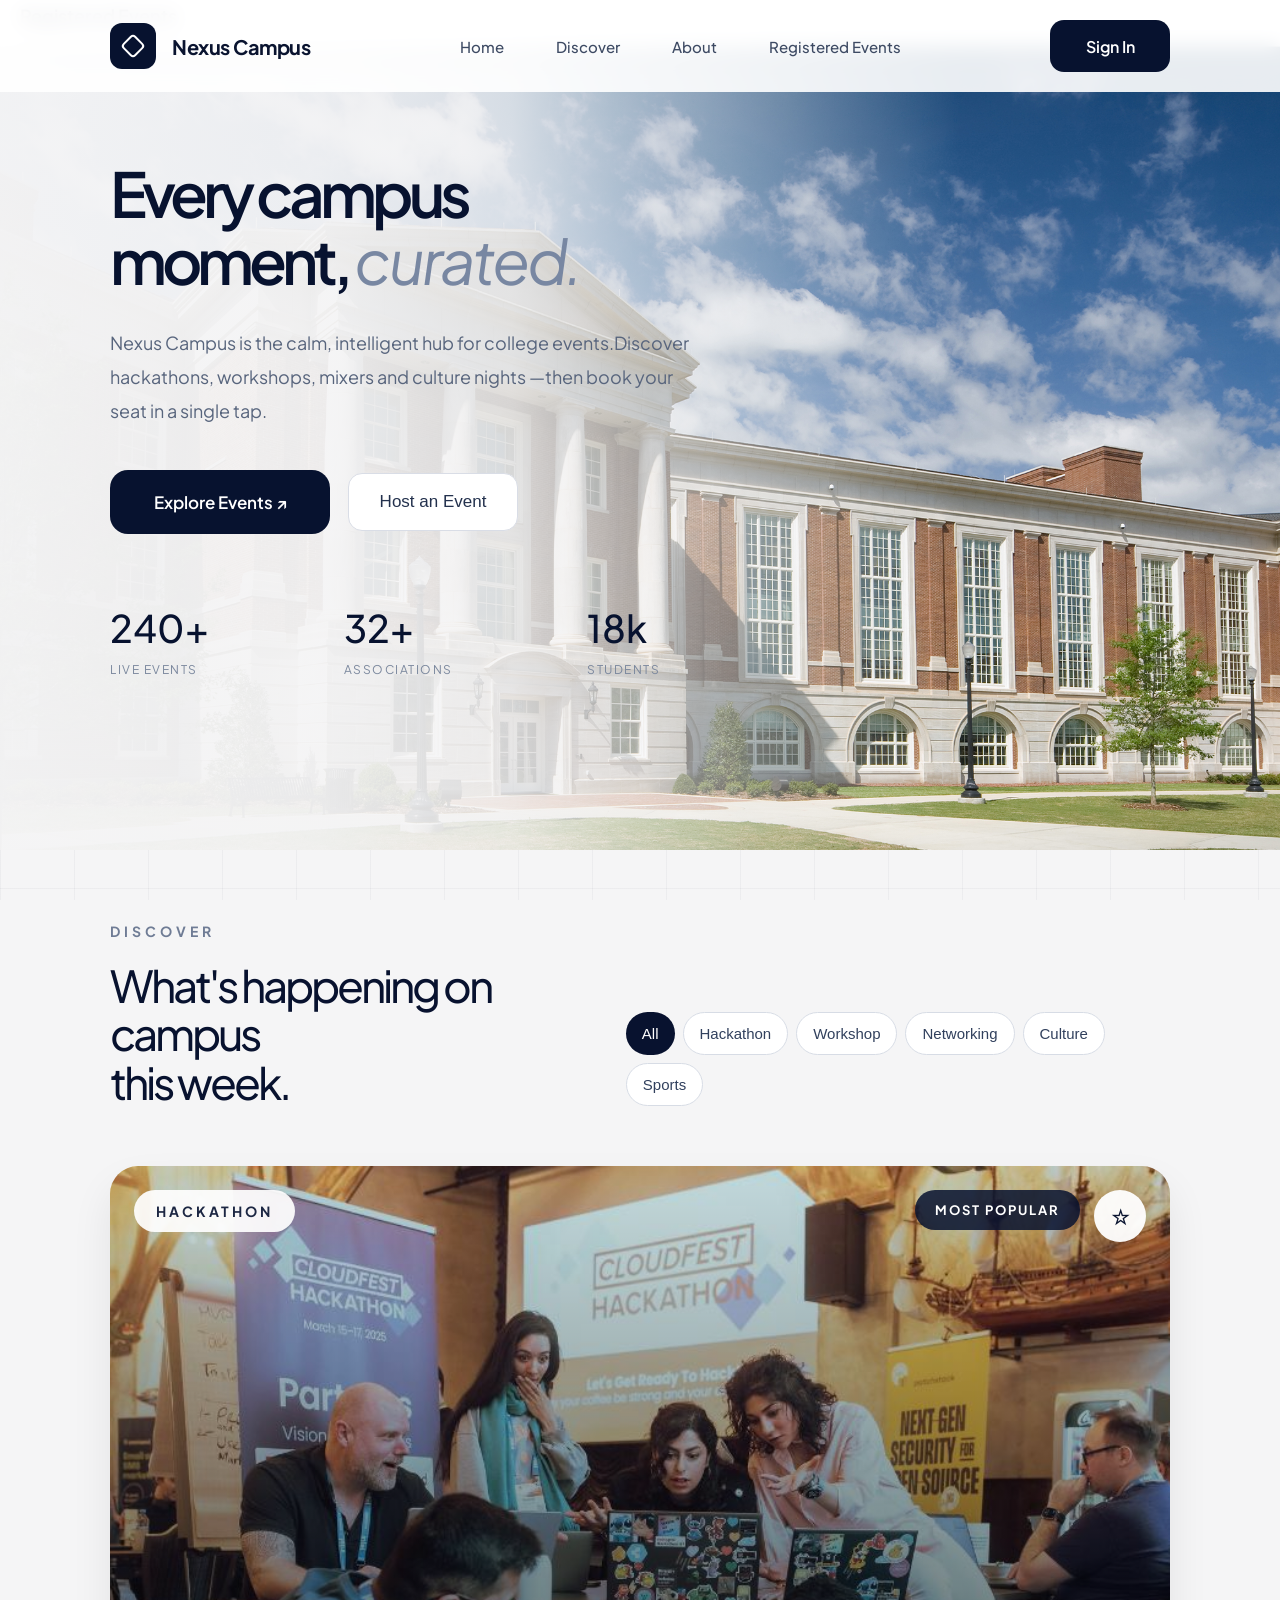
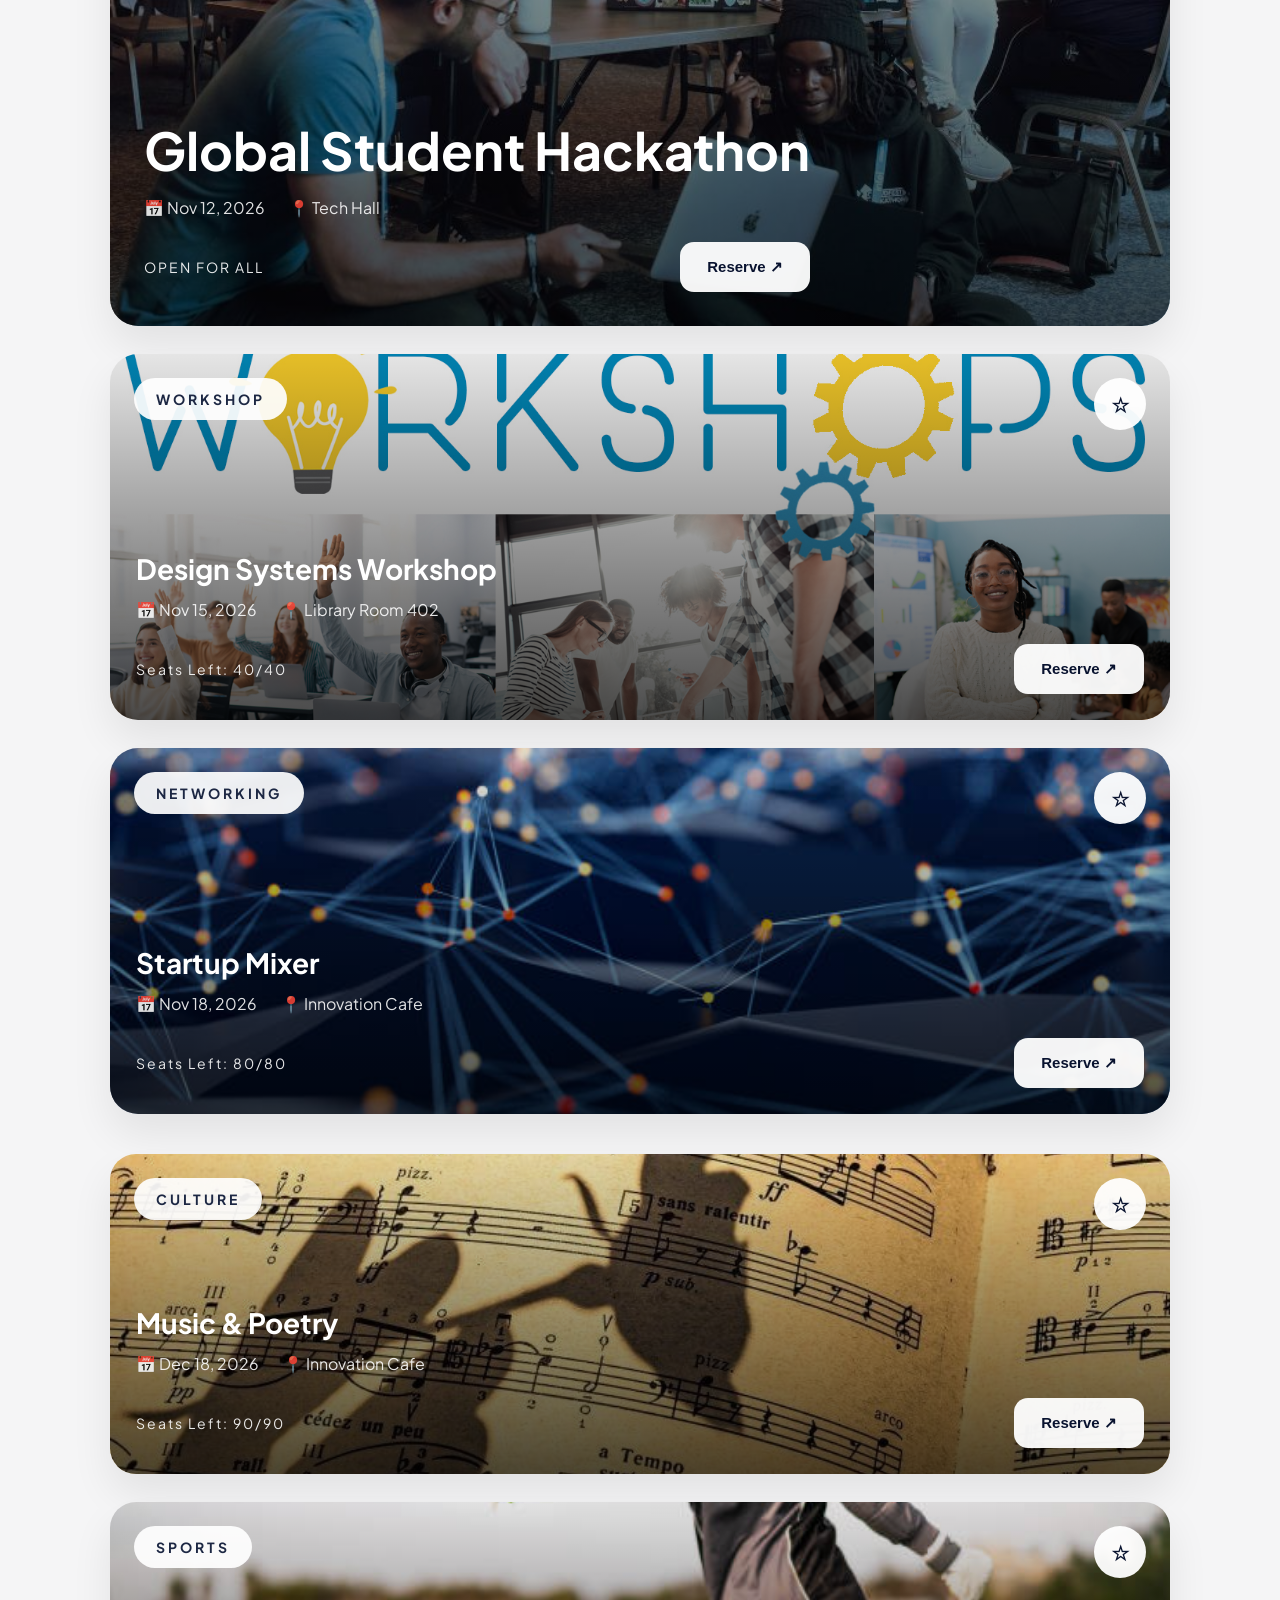
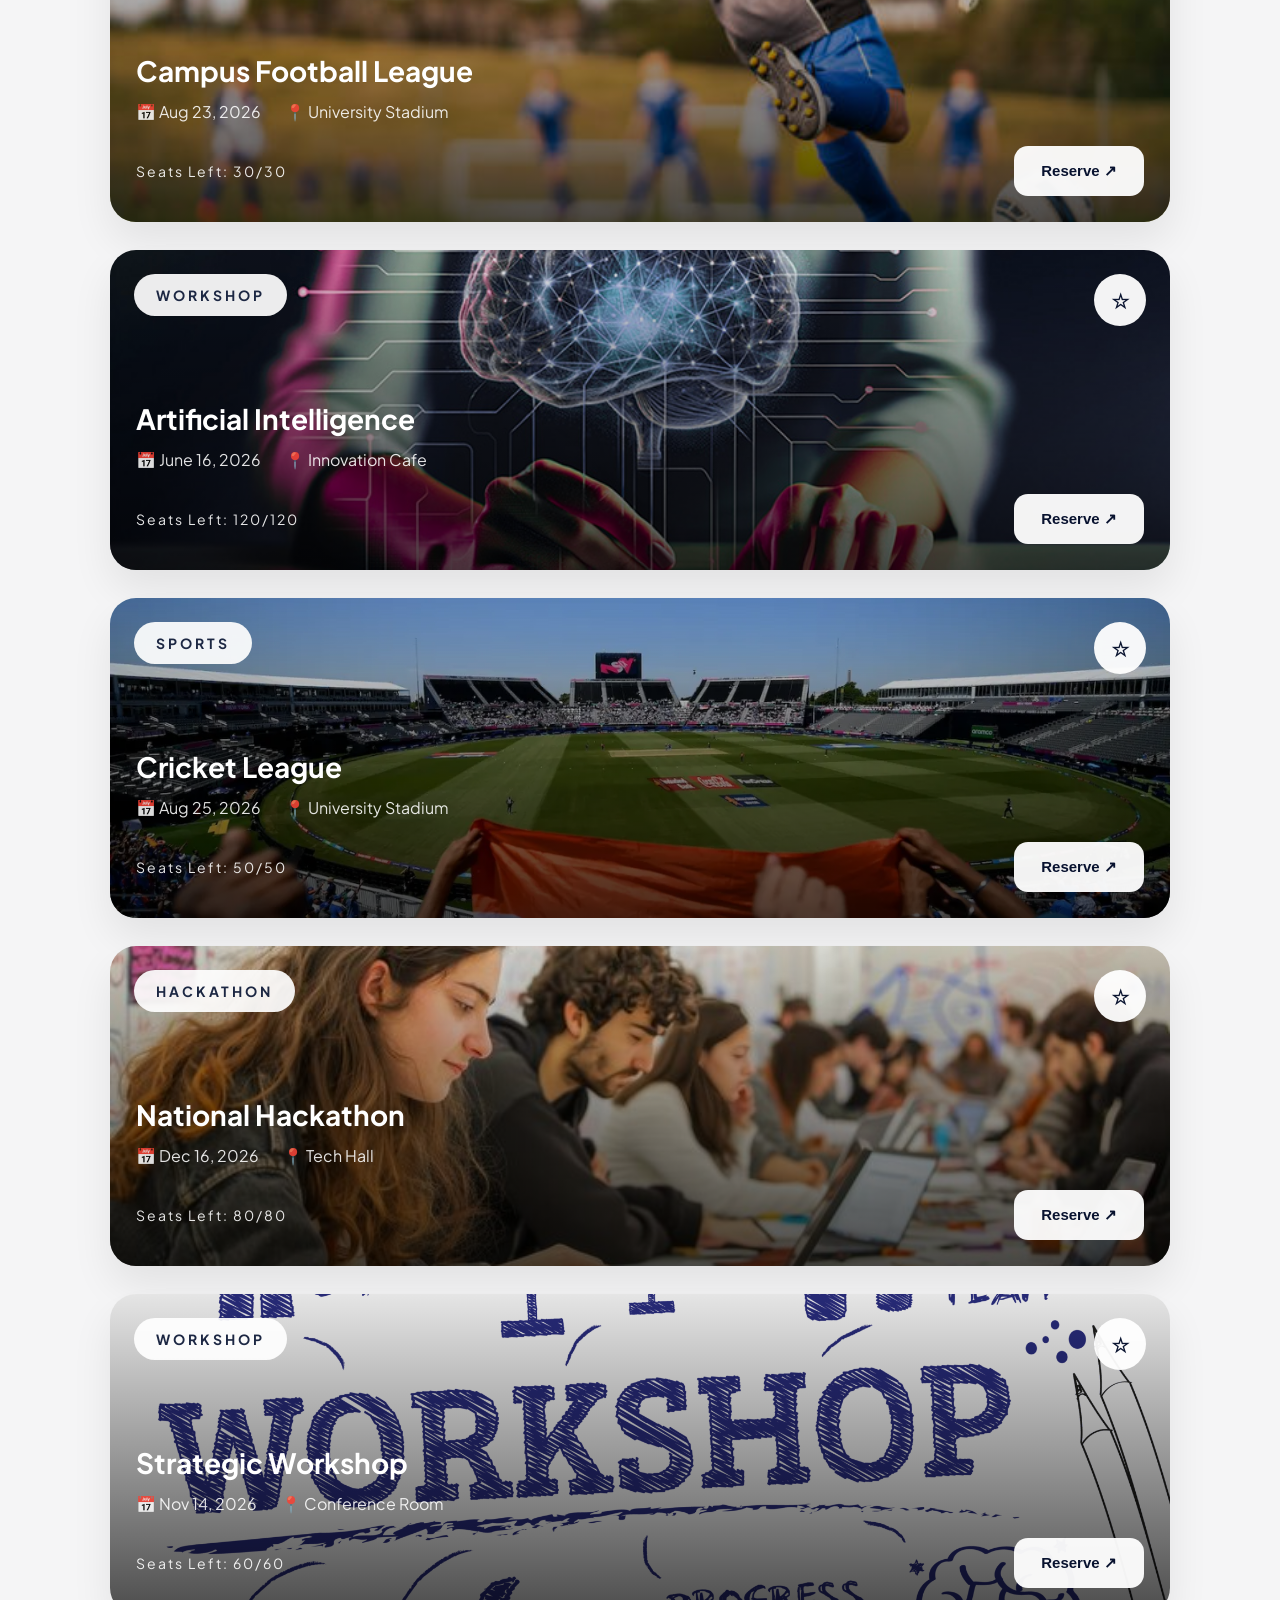
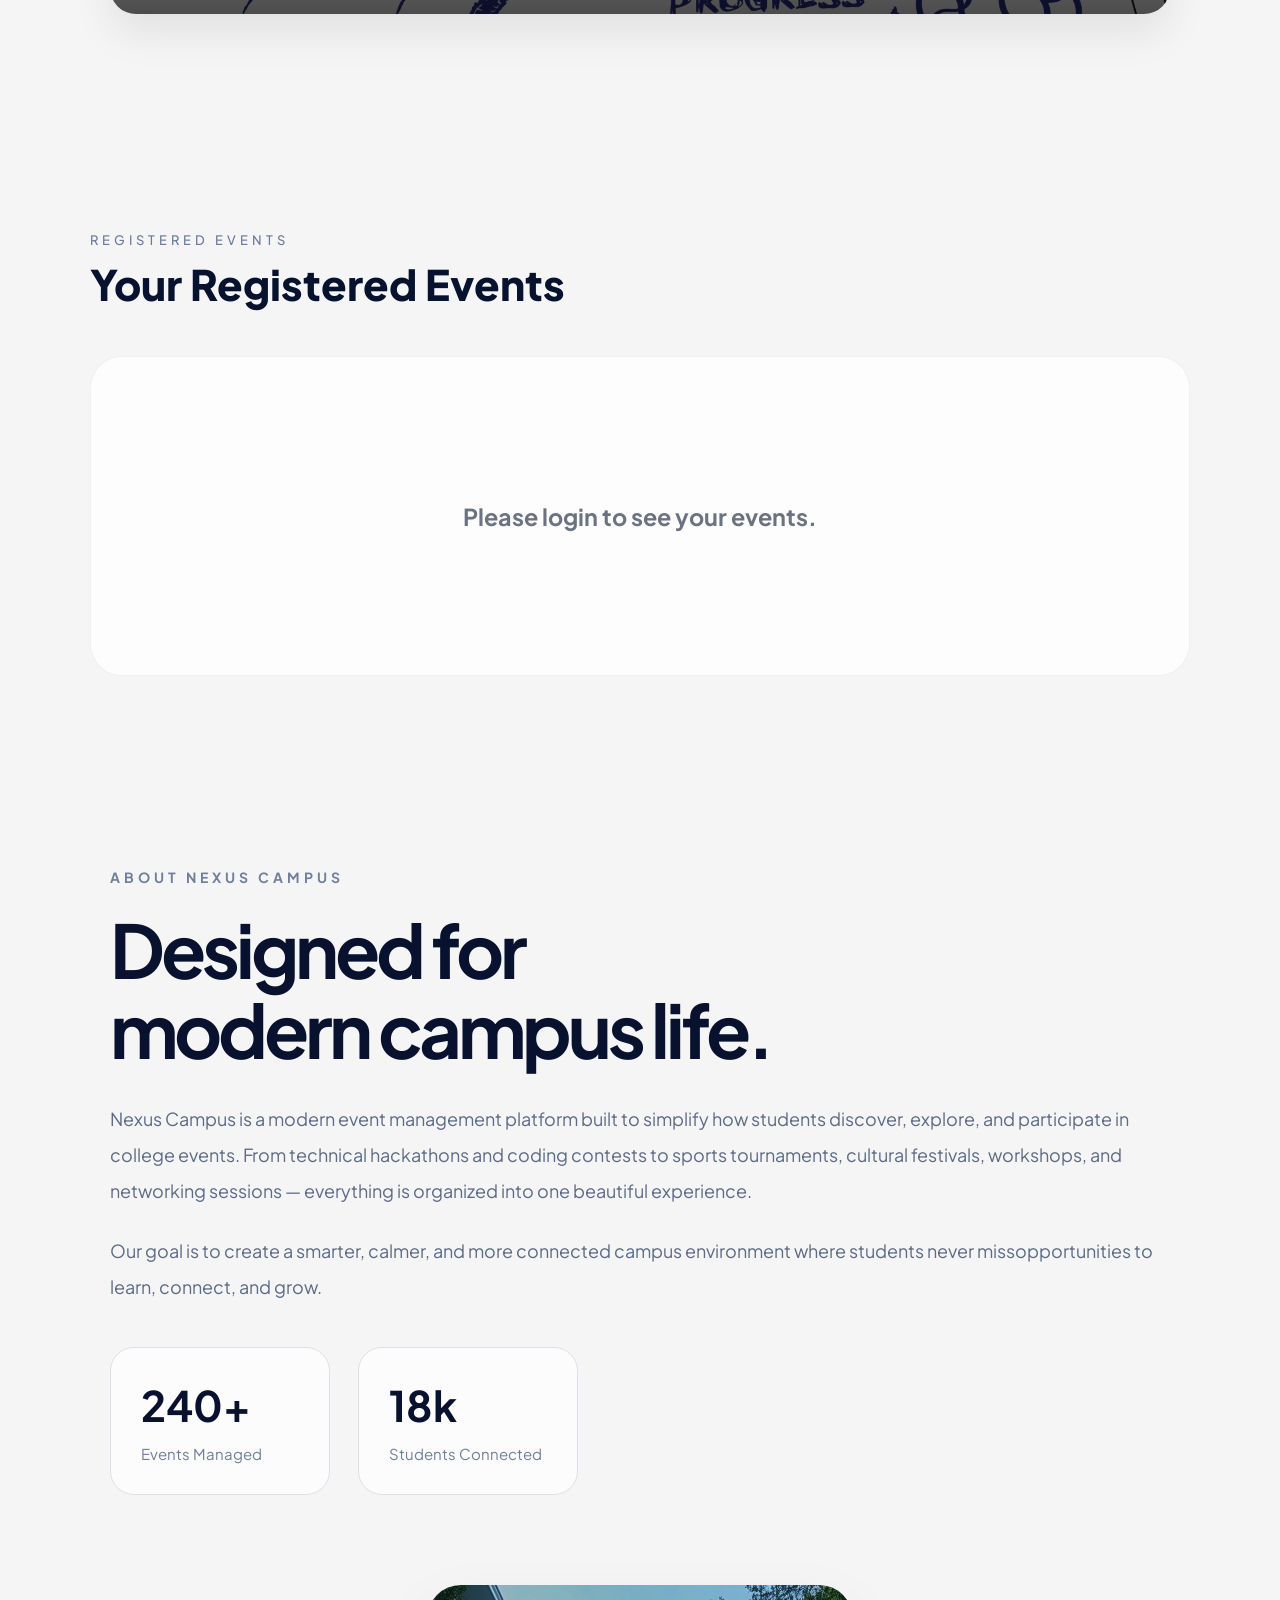
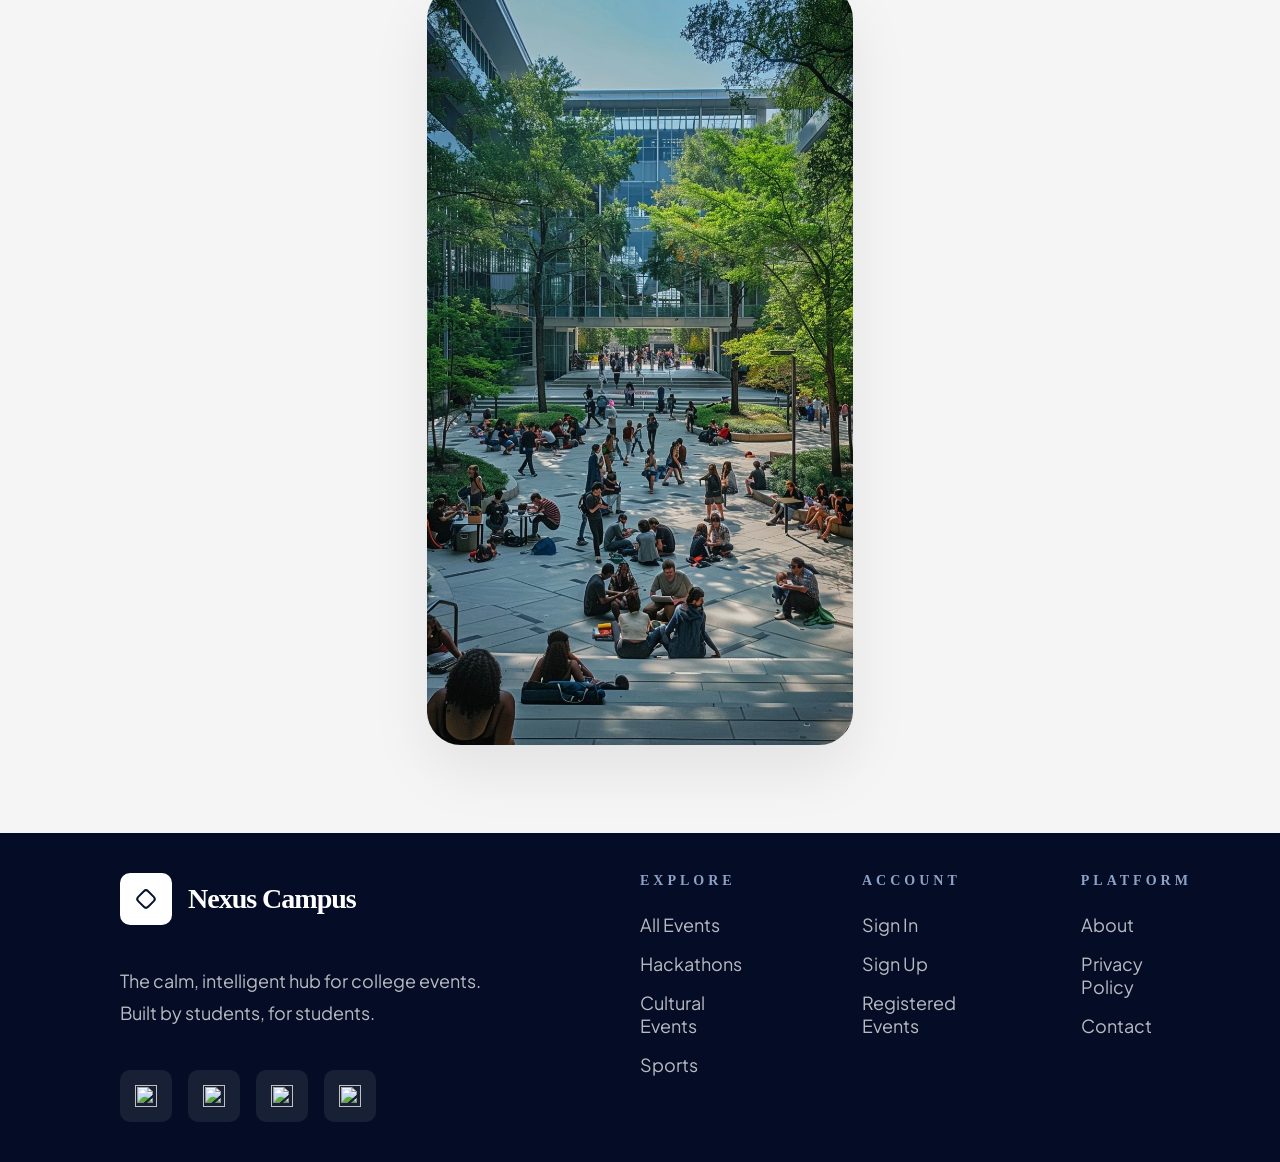
==== commit 3687c14f: "h" ====
--- a/index.html
+++ b/index.html
@@ -116,7 +116,7 @@
             <div class="event-large-card" data-category="hackathon" onclick='openDetailsModal({
                 category:"hackathon",
                 title:"Global Student Hackathon",
-                description:"Join us for the ultimate coding challenge! Participate in our global student hackathon and showcase your innovative solutions to real-world problems. Collaborate with fellow students, learn from industry mentors, and compete for exciting prizes. Whether you are a coding novice or a seasoned developer, this event is open to all skill levels. Dont miss this opportunity to connect, create, and innovate on a global stage!",
+                description:"Join us for the ultimate coding challenge! Participate in our global student hackathon and showcase your innovative solutions to real-world problems. Whether you are a coding novice or a seasoned developer, this event is open to all skill levels. Dont miss this opportunity to connect, create, and innovate on a global stage!",
                 date:"Nov 12, 2026",
                 location:"Tech Hall",
                 totalSeats:999,
@@ -407,4 +407,4 @@
     <script src="js/dashboard.js"></script>
 </body>
 
-</html>+</html>
--- a/css/02_discover.css
+++ b/css/02_discover.css
@@ -351,6 +351,6 @@
     }
 
     .card-bottom button{
-        width:100%;
-    }
-}+        width:85%;
+    }
+}
--- a/css/03_registered.css
+++ b/css/03_registered.css
@@ -143,7 +143,7 @@
 }
 
 .section-heading h2{
-    font-size: 33px;
+    font-size: 28px;
     line-height: 1.05;
     font-weight: 800;
     color: #07122f;
--- a/css/dashboard.css
+++ b/css/dashboard.css
@@ -143,4 +143,31 @@
         font-size: 12px;
         min-width: auto;
     }
+}
+
+@media (max-width: 600px){
+
+    .dashboard-box{
+        width: 92%;
+        max-height: 85vh;
+        overflow-y: auto;
+        padding: 24px 18px;
+        border-radius: 24px;
+    }
+
+    .dashboard-stats{
+        display: flex;
+        flex-direction: column;
+        gap: 14px;
+    }
+
+    .dashboard-stat{
+        width: 100%;
+    }
+
+    .dashboard-header h2{
+        font-size: 24px;
+        align-self: center;
+    }
+
 }
